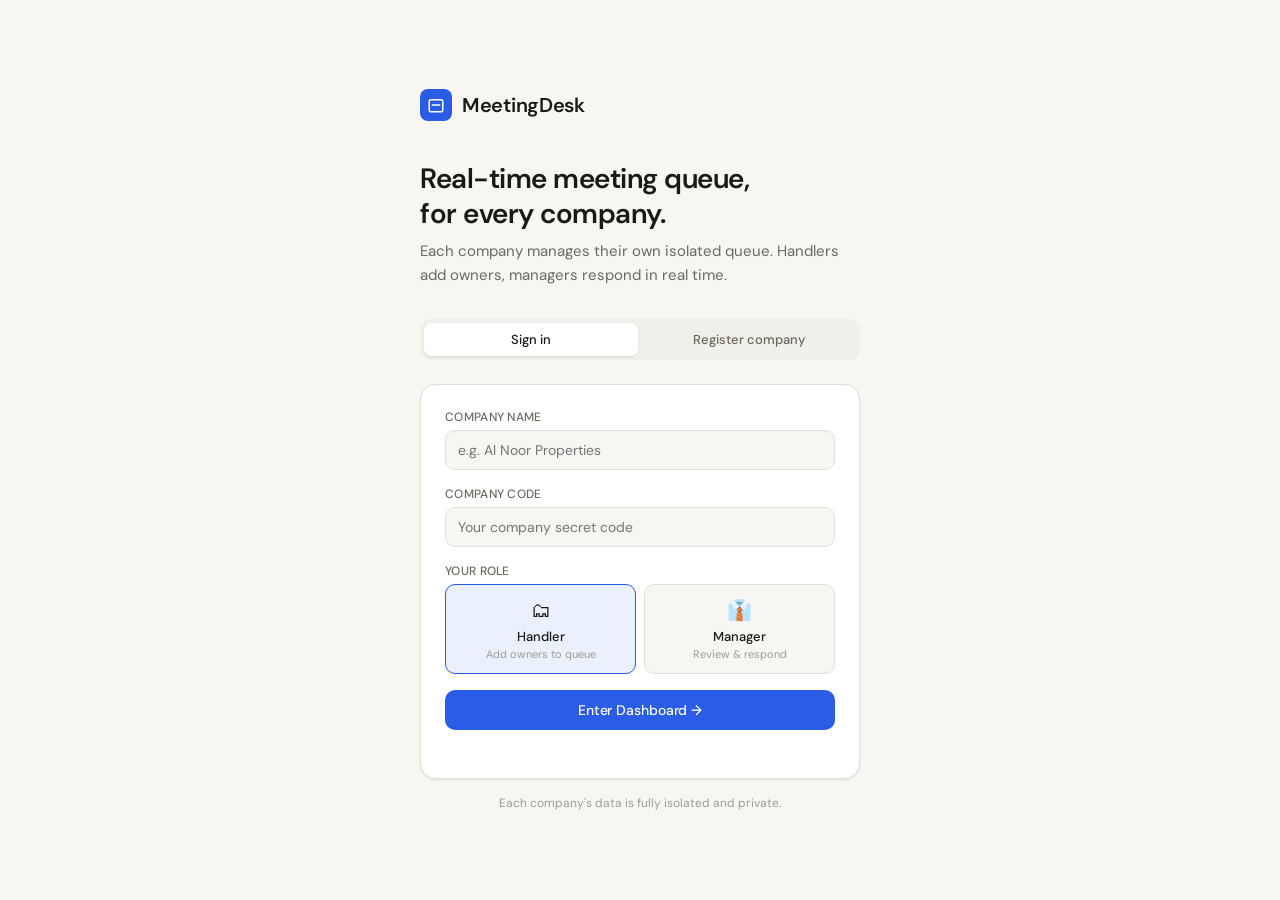
==== index.html @ ece17936 "Initial commit" ====
<!DOCTYPE html>
<html lang="en">
<head>
<meta charset="UTF-8">
<meta name="viewport" content="width=device-width, initial-scale=1.0">
<title>MeetingDesk — Real-time Meeting Queue</title>
<link href="https://fonts.googleapis.com/css2?family=DM+Sans:wght@300;400;500;600&family=DM+Mono:wght@400;500&display=swap" rel="stylesheet">
<style>
  :root {
    --bg: #F7F6F2;
    --surface: #FFFFFF;
    --surface2: #F0EFE9;
    --border: #E2E0D8;
    --border2: #CCCAB8;
    --text: #1A1916;
    --text2: #6B6860;
    --text3: #9E9C94;
    --blue: #2B5CE6;
    --blue-light: #EBF0FD;
    --blue-dark: #1A3FA3;
    --green: #1A7A4A;
    --green-light: #E8F5EE;
    --green-mid: #A8D9BC;
    --amber: #B85C00;
    --amber-light: #FEF3E2;
    --amber-mid: #F5C97A;
    --red: #C42B2B;
    --red-light: #FDECEC;
    --red-mid: #F0A5A5;
    --radius: 10px;
    --radius-lg: 16px;
    --shadow: 0 1px 3px rgba(0,0,0,0.06), 0 1px 2px rgba(0,0,0,0.04);
    --shadow-lg: 0 4px 16px rgba(0,0,0,0.08), 0 1px 4px rgba(0,0,0,0.04);
  }
  * { box-sizing: border-box; margin: 0; padding: 0; }
  body { font-family: 'DM Sans', sans-serif; background: var(--bg); color: var(--text); min-height: 100vh; }
  input, button, select { font-family: 'DM Sans', sans-serif; }

  /* ---- SCREENS ---- */
  .screen { display: none; min-height: 100vh; }
  .screen.active { display: flex; flex-direction: column; }

  /* ---- LANDING ---- */
  #landing { align-items: center; justify-content: center; padding: 2rem; }
  .landing-wrap { width: 100%; max-width: 440px; }
  .brand { display: flex; align-items: center; gap: 10px; margin-bottom: 2.5rem; }
  .brand-dot { width: 32px; height: 32px; border-radius: 8px; background: var(--blue); display: flex; align-items: center; justify-content: center; }
  .brand-dot svg { width: 18px; height: 18px; fill: white; }
  .brand-name { font-size: 20px; font-weight: 600; letter-spacing: -0.3px; }
  .landing-title { font-size: 28px; font-weight: 600; letter-spacing: -0.5px; line-height: 1.25; margin-bottom: 0.5rem; }
  .landing-sub { font-size: 15px; color: var(--text2); margin-bottom: 2rem; line-height: 1.6; }
  .tab-row { display: flex; background: var(--surface2); border-radius: var(--radius); padding: 4px; margin-bottom: 1.5rem; gap: 4px; }
  .tab-btn { flex: 1; padding: 8px; font-size: 13px; font-weight: 500; border: none; border-radius: 7px; cursor: pointer; background: transparent; color: var(--text2); transition: all 0.15s; }
  .tab-btn.active { background: var(--surface); color: var(--text); box-shadow: var(--shadow); }
  .card { background: var(--surface); border: 1px solid var(--border); border-radius: var(--radius-lg); padding: 1.5rem; box-shadow: var(--shadow); }
  .form-group { margin-bottom: 1rem; }
  .form-label { font-size: 12px; font-weight: 500; color: var(--text2); margin-bottom: 5px; display: block; letter-spacing: 0.3px; text-transform: uppercase; }
  .form-input { width: 100%; padding: 10px 12px; border: 1px solid var(--border); border-radius: var(--radius); font-size: 14px; background: var(--bg); color: var(--text); outline: none; transition: border-color 0.15s; }
  .form-input:focus { border-color: var(--blue); background: white; }
  .form-input.error { border-color: var(--red); }
  .form-hint { font-size: 12px; color: var(--text3); margin-top: 5px; }
  .role-grid { display: grid; grid-template-columns: 1fr 1fr; gap: 8px; margin-bottom: 1rem; }
  .role-card { border: 1.5px solid var(--border); border-radius: var(--radius); padding: 12px; cursor: pointer; transition: all 0.15s; text-align: center; background: var(--bg); }
  .role-card:hover { border-color: var(--border2); }
  .role-card.active { border-color: var(--blue); background: var(--blue-light); }
  .role-icon { font-size: 20px; margin-bottom: 5px; }
  .role-name { font-size: 13px; font-weight: 500; }
  .role-desc { font-size: 11px; color: var(--text3); margin-top: 2px; }
  .btn-primary { width: 100%; padding: 11px; background: var(--blue); color: white; border: none; border-radius: var(--radius); font-size: 14px; font-weight: 500; cursor: pointer; transition: background 0.15s; letter-spacing: -0.1px; }
  .btn-primary:hover { background: var(--blue-dark); }
  .divider { text-align: center; color: var(--text3); font-size: 12px; margin: 1.25rem 0; position: relative; }
  .divider::before, .divider::after { content:''; position:absolute; top:50%; width:42%; height:1px; background:var(--border); }
  .divider::before { left:0; } .divider::after { right:0; }
  .err-msg { font-size: 12px; color: var(--red); margin-top: 8px; text-align: center; min-height: 16px; }

  /* ---- TOPBAR ---- */
  .topbar { background: var(--surface); border-bottom: 1px solid var(--border); padding: 0 1.25rem; height: 54px; display: flex; align-items: center; justify-content: space-between; flex-shrink: 0; }
  .topbar-left { display: flex; align-items: center; gap: 10px; }
  .topbar-brand { font-size: 15px; font-weight: 600; letter-spacing: -0.3px; }
  .live-badge { display: flex; align-items: center; gap: 5px; font-size: 11px; color: var(--green); font-weight: 500; background: var(--green-light); padding: 3px 8px; border-radius: 20px; }
  .live-dot { width: 6px; height: 6px; border-radius: 50%; background: var(--green); animation: pulse 1.5s infinite; }
  @keyframes pulse { 0%,100%{opacity:1}50%{opacity:0.3} }
  .topbar-right { display: flex; align-items: center; gap: 10px; }
  .company-pill { font-size: 12px; font-weight: 500; color: var(--blue); background: var(--blue-light); padding: 4px 10px; border-radius: 20px; }
  .role-pill { font-size: 12px; font-weight: 500; padding: 4px 10px; border-radius: 20px; }
  .role-pill.handler { background: #F3F0FF; color: #5B3FD4; }
  .role-pill.manager { background: var(--green-light); color: var(--green); }
  .btn-logout { font-size: 13px; color: var(--text2); cursor: pointer; border: 1px solid var(--border); border-radius: var(--radius); padding: 5px 12px; background: none; transition: all 0.15s; }
  .btn-logout:hover { background: var(--surface2); }

  /* ---- DASHBOARD CONTENT ---- */
  .dash-content { flex: 1; padding: 1.5rem; max-width: 800px; margin: 0 auto; width: 100%; display: flex; flex-direction: column; gap: 1rem; }

  /* ---- ADD FORM ---- */
  .add-form-card { background: var(--surface); border: 1px solid var(--border); border-radius: var(--radius-lg); padding: 1.25rem; box-shadow: var(--shadow); }
  .card-title { font-size: 13px; font-weight: 600; color: var(--text2); text-transform: uppercase; letter-spacing: 0.5px; margin-bottom: 1rem; }
  .add-row { display: grid; grid-template-columns: 1fr 1fr auto; gap: 10px; align-items: end; }
  .inline-field { display: flex; flex-direction: column; gap: 4px; }
  .inline-label { font-size: 11px; font-weight: 500; color: var(--text3); text-transform: uppercase; letter-spacing: 0.3px; }
  .inline-input { padding: 9px 11px; border: 1px solid var(--border); border-radius: var(--radius); font-size: 13px; background: var(--bg); color: var(--text); outline: none; transition: border-color 0.15s; }
  .inline-input:focus { border-color: var(--blue); background: white; }
  .inline-input.error { border-color: var(--red); animation: shake 0.3s; }
  @keyframes shake { 0%,100%{transform:translateX(0)} 25%{transform:translateX(-4px)} 75%{transform:translateX(4px)} }
  .btn-add { padding: 9px 18px; background: var(--blue); color: white; border: none; border-radius: var(--radius); font-size: 13px; font-weight: 500; cursor: pointer; white-space: nowrap; transition: background 0.15s; height: 38px; }
  .btn-add:hover { background: var(--blue-dark); }

  /* ---- QUEUE ---- */
  .queue-card { background: var(--surface); border: 1px solid var(--border); border-radius: var(--radius-lg); padding: 1.25rem; box-shadow: var(--shadow); flex: 1; }
  .queue-header { display: flex; align-items: center; justify-content: space-between; margin-bottom: 1rem; }
  .queue-title { font-size: 15px; font-weight: 600; letter-spacing: -0.2px; }
  .count-badge { font-size: 11px; font-weight: 600; background: var(--surface2); color: var(--text2); border: 1px solid var(--border); border-radius: 20px; padding: 2px 9px; }
  .queue-list { display: flex; flex-direction: column; gap: 8px; }
  .empty { text-align: center; padding: 3rem 1rem; color: var(--text3); font-size: 14px; }
  .empty-icon { font-size: 32px; margin-bottom: 0.5rem; opacity: 0.4; }

  /* ---- OWNER CARD ---- */
  .owner-card { border-radius: var(--radius); padding: 12px 14px; border: 1px solid var(--border); display: flex; align-items: center; gap: 12px; transition: background 0.35s ease, border-color 0.35s ease; animation: slideIn 0.25s ease; }
  @keyframes slideIn { from{opacity:0;transform:translateY(-6px)} to{opacity:1;transform:translateY(0)} }
  .owner-card.pending { background: var(--surface2); border-color: var(--border); }
  .owner-card.accepted { background: var(--green-light); border-color: var(--green-mid); }
  .owner-card.waiting { background: var(--amber-light); border-color: var(--amber-mid); }
  .owner-card.cancelled { background: var(--red-light); border-color: var(--red-mid); }
  .avatar { width: 38px; height: 38px; border-radius: 50%; display: flex; align-items: center; justify-content: center; font-size: 12px; font-weight: 600; flex-shrink: 0; font-family: 'DM Mono', monospace; }
  .owner-info { flex: 1; min-width: 0; }
  .owner-name { font-size: 14px; font-weight: 500; color: var(--text); white-space: nowrap; overflow: hidden; text-overflow: ellipsis; }
  .owner-job { font-size: 12px; color: var(--text2); margin-top: 1px; white-space: nowrap; overflow: hidden; text-overflow: ellipsis; }
  .owner-time { font-size: 10px; color: var(--text3); font-family: 'DM Mono', monospace; }
  .status-tag { font-size: 11px; font-weight: 600; padding: 3px 9px; border-radius: 20px; white-space: nowrap; letter-spacing: 0.2px; }
  .status-tag.pending { background: var(--surface); color: var(--text2); border: 1px solid var(--border); }
  .status-tag.accepted { background: var(--green-light); color: var(--green); border: 1px solid var(--green-mid); }
  .status-tag.waiting { background: var(--amber-light); color: var(--amber); border: 1px solid var(--amber-mid); }
  .status-tag.cancelled { background: var(--red-light); color: var(--red); border: 1px solid var(--red-mid); }
  .action-group { display: flex; gap: 5px; flex-shrink: 0; }
  .act-btn { padding: 5px 10px; border-radius: 7px; font-size: 11px; font-weight: 600; cursor: pointer; border: 1px solid; transition: all 0.12s; letter-spacing: 0.2px; }
  .act-btn.acc { border-color: var(--green-mid); color: var(--green); background: var(--green-light); }
  .act-btn.acc:hover { background: var(--green-mid); }
  .act-btn.wai { border-color: var(--amber-mid); color: var(--amber); background: var(--amber-light); }
  .act-btn.wai:hover { background: var(--amber-mid); }
  .act-btn.can { border-color: var(--red-mid); color: var(--red); background: var(--red-light); }
  .act-btn.can:hover { background: var(--red-mid); }

  /* ---- NOTIFICATION TOAST ---- */
  .toast { position: fixed; bottom: 1.5rem; right: 1.5rem; background: var(--text); color: white; padding: 10px 16px; border-radius: var(--radius); font-size: 13px; font-weight: 500; box-shadow: var(--shadow-lg); z-index: 999; opacity: 0; transform: translateY(8px); transition: all 0.25s; pointer-events: none; }
  .toast.show { opacity: 1; transform: translateY(0); }

  /* ---- REGISTER TAB PANEL ---- */
  .tab-panel { display: none; }
  .tab-panel.active { display: block; }

  @media (max-width: 520px) {
    .add-row { grid-template-columns: 1fr; }
    .topbar-right .company-pill { display: none; }
    .action-group { flex-direction: column; }
  }
</style>
</head>
<body>

<!-- LANDING SCREEN -->
<div class="screen active" id="landing">
  <div style="flex:1; display:flex; align-items:center; justify-content:center; padding:2rem;">
    <div class="landing-wrap">
      <div class="brand">
        <div class="brand-dot">
          <svg viewBox="0 0 24 24"><path d="M17 11H7a1 1 0 000 2h10a1 1 0 000-2zm2-7H5a3 3 0 00-3 3v12a3 3 0 003 3h14a3 3 0 003-3V7a3 3 0 00-3-3zm1 15a1 1 0 01-1 1H5a1 1 0 01-1-1V7a1 1 0 011-1h14a1 1 0 011 1z"/></svg>
        </div>
        <span class="brand-name">MeetingDesk</span>
      </div>
      <h1 class="landing-title">Real-time meeting queue,<br>for every company.</h1>
      <p class="landing-sub">Each company manages their own isolated queue. Handlers add owners, managers respond in real time.</p>

      <div class="tab-row">
        <button class="tab-btn active" onclick="switchTab('login')">Sign in</button>
        <button class="tab-btn" onclick="switchTab('register')">Register company</button>
      </div>

      <div class="card">
        <!-- LOGIN PANEL -->
        <div class="tab-panel active" id="panel-login">
          <div class="form-group">
            <label class="form-label">Company name</label>
            <input class="form-input" id="login-company" type="text" placeholder="e.g. Al Noor Properties">
          </div>
          <div class="form-group">
            <label class="form-label">Company code</label>
            <input class="form-input" id="login-code" type="password" placeholder="Your company secret code">
          </div>
          <div class="form-group">
            <label class="form-label">Your role</label>
            <div class="role-grid">
              <div class="role-card active" id="role-handler" onclick="selectRole('handler')">
                <div class="role-icon">🗂</div>
                <div class="role-name">Handler</div>
                <div class="role-desc">Add owners to queue</div>
              </div>
              <div class="role-card" id="role-manager" onclick="selectRole('manager')">
                <div class="role-icon">👔</div>
                <div class="role-name">Manager</div>
                <div class="role-desc">Review &amp; respond</div>
              </div>
            </div>
          </div>
          <button class="btn-primary" onclick="doLogin()">Enter Dashboard →</button>
          <div class="err-msg" id="login-err"></div>
        </div>

        <!-- REGISTER PANEL -->
        <div class="tab-panel" id="panel-register">
          <div class="form-group">
            <label class="form-label">Company name</label>
            <input class="form-input" id="reg-company" type="text" placeholder="e.g. Al Noor Properties">
            <div class="form-hint">Must be unique — this is your company identifier.</div>
          </div>
          <div class="form-group">
            <label class="form-label">Choose a company code</label>
            <input class="form-input" id="reg-code" type="password" placeholder="Secret code shared with your staff">
            <div class="form-hint">Share this code only with your handler and manager.</div>
          </div>
          <div class="form-group">
            <label class="form-label">Confirm code</label>
            <input class="form-input" id="reg-code2" type="password" placeholder="Repeat the code">
          </div>
          <button class="btn-primary" onclick="doRegister()">Create Company Account →</button>
          <div class="err-msg" id="reg-err"></div>
        </div>
      </div>

      <p style="text-align:center; font-size:12px; color:var(--text3); margin-top:1rem;">Each company's data is fully isolated and private.</p>
    </div>
  </div>
</div>

<!-- HANDLER DASHBOARD -->
<div class="screen" id="handler-screen">
  <div class="topbar">
    <div class="topbar-left">
      <span class="topbar-brand">MeetingDesk</span>
      <span class="live-badge"><span class="live-dot"></span>Live</span>
    </div>
    <div class="topbar-right">
      <span class="company-pill" id="h-company-name"></span>
      <span class="role-pill handler">Handler</span>
      <button class="btn-logout" onclick="logout()">Logout</button>
    </div>
  </div>
  <div class="dash-content">
    <div class="add-form-card">
      <div class="card-title">Add owner to queue</div>
      <div class="add-row">
        <div class="inline-field">
          <span class="inline-label">Owner name</span>
          <input class="inline-input" id="h-name" type="text" placeholder="e.g. Sara Ahmed">
        </div>
        <div class="inline-field">
          <span class="inline-label">Job / unit</span>
          <input class="inline-input" id="h-job" type="text" placeholder="e.g. Property Owner — Block A">
        </div>
        <button class="btn-add" onclick="addOwner()">+ Add</button>
      </div>
    </div>
    <div class="queue-card">
      <div class="queue-header">
        <span class="queue-title">Queue status</span>
        <span class="count-badge" id="h-count">0</span>
      </div>
      <div class="queue-list" id="h-queue"></div>
    </div>
  </div>
</div>

<!-- MANAGER DASHBOARD -->
<div class="screen" id="manager-screen">
  <div class="topbar">
    <div class="topbar-left">
      <span class="topbar-brand">MeetingDesk</span>
      <span class="live-badge"><span class="live-dot"></span>Live</span>
    </div>
    <div class="topbar-right">
      <span class="company-pill" id="m-company-name"></span>
      <span class="role-pill manager">Manager</span>
      <button class="btn-logout" onclick="logout()">Logout</button>
    </div>
  </div>
  <div class="dash-content">
    <div class="queue-card">
      <div class="queue-header">
        <span class="queue-title">Owners awaiting meeting</span>
        <span class="count-badge" id="m-count">0</span>
      </div>
      <div class="queue-list" id="m-queue"></div>
    </div>
  </div>
</div>

<!-- TOAST -->
<div class="toast" id="toast"></div>

<script>
// ===================== STATE =====================
const DB_KEY = 'meetingdesk_tenants';
const OWNERS_KEY = 'meetingdesk_owners';
let session = null; // { tenantId, companyName, role }
const AVATAR_PALETTES = [
  ['#EBF0FD','#1A3FA3'],['#E8F5EE','#1A7A4A'],['#FEF3E2','#B85C00'],
  ['#F3F0FF','#5B3FD4'],['#FDEEF5','#A0346B'],['#E8F5FF','#1A5FA3']
];

// ===================== STORAGE HELPERS =====================
function getTenants() { return JSON.parse(localStorage.getItem(DB_KEY) || '[]'); }
function saveTenants(t) { localStorage.setItem(DB_KEY, JSON.stringify(t)); }
function getOwners() { return JSON.parse(localStorage.getItem(OWNERS_KEY) || '[]'); }
function saveOwners(o) { localStorage.setItem(OWNERS_KEY, JSON.stringify(o)); }

function tenantOwners() {
  return getOwners().filter(o => o.tenantId === session.tenantId);
}

// ===================== REAL-TIME SYNC (BroadcastChannel) =====================
const channel = new BroadcastChannel('meetingdesk_sync');
channel.onmessage = (e) => {
  if (!session) return;
  if (e.data.tenantId !== session.tenantId) return; // strict isolation
  renderQueues();
  if (e.data.type === 'status' && session.role === 'handler') {
    const map = { accepted: '✅ Accepted', waiting: '⏳ Waiting', cancelled: '❌ Cancelled' };
    showToast(`Manager updated: ${e.data.name} → ${map[e.data.status] || e.data.status}`);
  }
  if (e.data.type === 'add' && session.role === 'manager') {
    showToast(`New owner added: ${e.data.name}`);
  }
};

function broadcast(data) {
  channel.postMessage({ ...data, tenantId: session.tenantId });
}

// ===================== UI HELPERS =====================
function showScreen(id) {
  document.querySelectorAll('.screen').forEach(s => s.classList.remove('active'));
  document.getElementById(id).classList.add('active');
}

function switchTab(tab) {
  document.querySelectorAll('.tab-btn').forEach((b,i) => b.classList.toggle('active', (i===0&&tab==='login')||(i===1&&tab==='register')));
  document.getElementById('panel-login').classList.toggle('active', tab==='login');
  document.getElementById('panel-register').classList.toggle('active', tab==='register');
}

function selectRole(role) {
  document.getElementById('role-handler').classList.toggle('active', role==='handler');
  document.getElementById('role-manager').classList.toggle('active', role==='manager');
}

function showToast(msg) {
  const t = document.getElementById('toast');
  t.textContent = msg;
  t.classList.add('show');
  setTimeout(() => t.classList.remove('show'), 3000);
}

function getSelectedRole() {
  return document.getElementById('role-handler').classList.contains('active') ? 'handler' : 'manager';
}

function initials(name) {
  return name.trim().split(' ').map(w=>w[0]||'').join('').toUpperCase().slice(0,2) || '??';
}

function timeAgo(ts) {
  const diff = Math.floor((Date.now() - ts) / 1000);
  if (diff < 60) return 'just now';
  if (diff < 3600) return `${Math.floor(diff/60)}m ago`;
  return `${Math.floor(diff/3600)}h ago`;
}

// ===================== AUTH =====================
function hashCode(str) {
  let h = 0;
  for (let i = 0; i < str.length; i++) h = (Math.imul(31, h) + str.charCodeAt(i)) | 0;
  return h.toString(16);
}

function doRegister() {
  const company = document.getElementById('reg-company').value.trim();
  const code = document.getElementById('reg-code').value;
  const code2 = document.getElementById('reg-code2').value;
  const err = document.getElementById('reg-err');
  err.textContent = '';

  if (!company) { err.textContent = 'Company name is required.'; return; }
  if (code.length < 4) { err.textContent = 'Code must be at least 4 characters.'; return; }
  if (code !== code2) { err.textContent = 'Codes do not match.'; return; }

  const tenants = getTenants();
  if (tenants.find(t => t.name.toLowerCase() === company.toLowerCase())) {
    err.textContent = 'A company with this name already exists.'; return;
  }

  const tenant = { id: crypto.randomUUID(), name: company, codeHash: hashCode(code) };
  tenants.push(tenant);
  saveTenants(tenants);

  showToast('Company registered! You can now sign in.');
  switchTab('login');
  document.getElementById('login-company').value = company;
}

function doLogin() {
  const company = document.getElementById('login-company').value.trim();
  const code = document.getElementById('login-code').value;
  const role = getSelectedRole();
  const err = document.getElementById('login-err');
  err.textContent = '';

  if (!company || !code) { err.textContent = 'Please fill in all fields.'; return; }

  const tenants = getTenants();
  const tenant = tenants.find(t => t.name.toLowerCase() === company.toLowerCase());
  if (!tenant || tenant.codeHash !== hashCode(code)) {
    err.textContent = 'Company not found or incorrect code.'; return;
  }

  session = { tenantId: tenant.id, companyName: tenant.name, role };
  sessionStorage.setItem('mds_session', JSON.stringify(session));

  enterDashboard();
}

function logout() {
  session = null;
  sessionStorage.removeItem('mds_session');
  showScreen('landing');
}

function enterDashboard() {
  if (session.role === 'handler') {
    document.getElementById('h-company-name').textContent = session.companyName;
    showScreen('handler-screen');
  } else {
    document.getElementById('m-company-name').textContent = session.companyName;
    showScreen('manager-screen');
  }
  renderQueues();
}

// ===================== QUEUE =====================
function addOwner() {
  const nameEl = document.getElementById('h-name');
  const jobEl = document.getElementById('h-job');
  const name = nameEl.value.trim();
  const job = jobEl.value.trim();

  if (!name || !job) {
    if (!name) nameEl.classList.add('error');
    if (!job) jobEl.classList.add('error');
    setTimeout(() => { nameEl.classList.remove('error'); jobEl.classList.remove('error'); }, 800);
    return;
  }

  const owners = getOwners();
  const owner = { id: crypto.randomUUID(), tenantId: session.tenantId, name, job, status: 'pending', createdAt: Date.now() };
  owners.push(owner);
  saveOwners(owners);

  nameEl.value = ''; jobEl.value = '';
  renderQueues();
  broadcast({ type: 'add', name });
  showToast(`${name} added to queue.`);
}

function setStatus(id, status, name) {
  const owners = getOwners();
  const o = owners.find(x => x.id === id);
  if (o) o.status = status;
  saveOwners(owners);
  renderQueues();
  broadcast({ type: 'status', id, status, name });
}

function avatarStyle(idx) {
  const [bg, color] = AVATAR_PALETTES[idx % AVATAR_PALETTES.length];
  return `background:${bg}; color:${color};`;
}

function ownerCardHTML(o, idx, showActions) {
  const ini = initials(o.name);
  const ago = timeAgo(o.createdAt);
  const statusLabels = { pending: 'Pending', accepted: 'Accepted', waiting: 'Waiting', cancelled: 'Cancelled' };
  return `
    <div class="owner-card ${o.status}">
      <div class="avatar" style="${avatarStyle(idx)}">${ini}</div>
      <div class="owner-info">
        <div class="owner-name">${o.name}</div>
        <div class="owner-job">${o.job}</div>
        <div class="owner-time">${ago}</div>
      </div>
      <span class="status-tag ${o.status}">${statusLabels[o.status]}</span>
      ${showActions ? `
      <div class="action-group">
        <button class="act-btn acc" onclick="setStatus('${o.id}','accepted','${o.name.replace(/'/g,"\\'")}')">Accept</button>
        <button class="act-btn wai" onclick="setStatus('${o.id}','waiting','${o.name.replace(/'/g,"\\'")}')">Wait</button>
        <button class="act-btn can" onclick="setStatus('${o.id}','cancelled','${o.name.replace(/'/g,"\\'")}')">Cancel</button>
      </div>` : ''}
    </div>
  `;
}

function renderQueue(containerId, countId, showActions) {
  const el = document.getElementById(containerId);
  const cnt = document.getElementById(countId);
  if (!el) return;
  const owners = tenantOwners();
  cnt.textContent = owners.length;
  if (owners.length === 0) {
    el.innerHTML = `<div class="empty"><div class="empty-icon">📋</div>No owners in queue yet.</div>`;
    return;
  }
  el.innerHTML = owners.map((o, i) => ownerCardHTML(o, i, showActions)).join('');
}

function renderQueues() {
  if (!session) return;
  renderQueue('h-queue', 'h-count', false);
  renderQueue('m-queue', 'm-count', true);
}

// ===================== INIT =====================
// Restore session on reload
const saved = sessionStorage.getItem('mds_session');
if (saved) {
  session = JSON.parse(saved);
  enterDashboard();
}

// Enter key support
document.addEventListener('keydown', e => {
  if (e.key === 'Enter') {
    if (document.getElementById('panel-login').classList.contains('active')) doLogin();
    else if (document.getElementById('panel-register').classList.contains('active')) doRegister();
  }
  if (e.key === 'Enter' && session?.role === 'handler') addOwner();
});

// Auto-refresh time labels
setInterval(() => { if (session) renderQueues(); }, 30000);

// Listen for localStorage changes from other tabs (fallback for older browsers)
window.addEventListener('storage', e => {
  if (e.key === OWNERS_KEY && session) renderQueues();
});
</script>
</body>
</html>
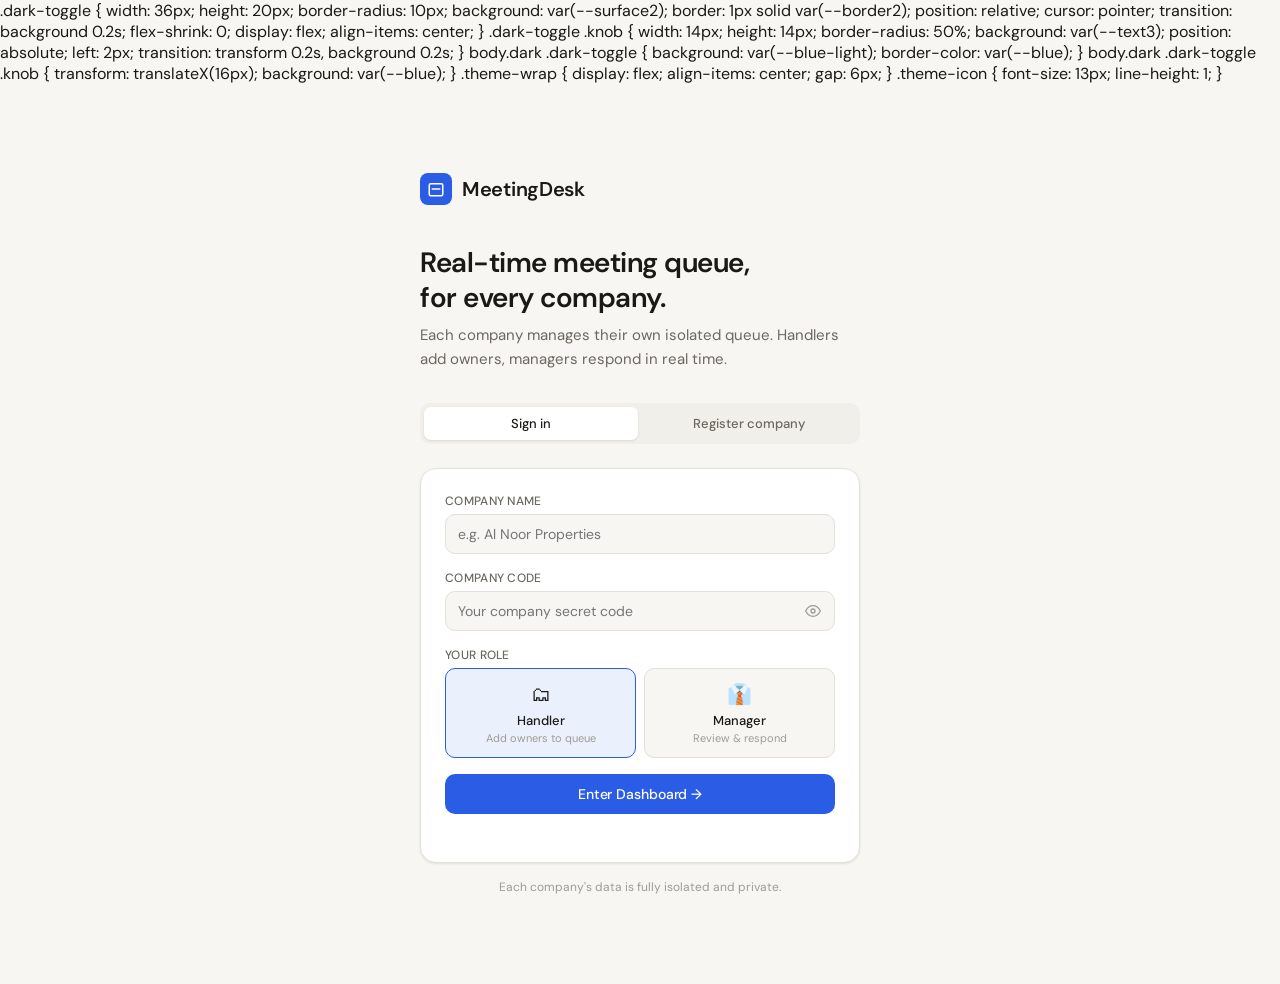
==== commit d21c0bcd: "new features" ====
--- a/index.html
+++ b/index.html
@@ -114,17 +114,18 @@
   .empty-icon { font-size: 32px; margin-bottom: 0.5rem; opacity: 0.4; }
 
   /* ---- OWNER CARD ---- */
-  .owner-card { border-radius: var(--radius); padding: 12px 14px; border: 1px solid var(--border); display: flex; align-items: center; gap: 12px; transition: background 0.35s ease, border-color 0.35s ease; animation: slideIn 0.25s ease; }
+  .client-card { border-radius: var(--radius); padding: 12px 14px; border: 1px solid var(--border); display: flex; align-items: center; gap: 12px; transition: background 0.35s ease, border-color 0.35s ease; animation: slideIn 0.25s ease; }
   @keyframes slideIn { from{opacity:0;transform:translateY(-6px)} to{opacity:1;transform:translateY(0)} }
-  .owner-card.pending { background: var(--surface2); border-color: var(--border); }
-  .owner-card.accepted { background: var(--green-light); border-color: var(--green-mid); }
-  .owner-card.waiting { background: var(--amber-light); border-color: var(--amber-mid); }
-  .owner-card.cancelled { background: var(--red-light); border-color: var(--red-mid); }
+  .client-card.pending { background: var(--surface2); border-color: var(--border); }
+  .client-card.accepted { background: var(--green-light); border-color: var(--green-mid); }
+  .client-card.waiting { background: var(--amber-light); border-color: var(--amber-mid); }
+  .client-card.cancelled { background: var(--red-light); border-color: var(--red-mid); }
   .avatar { width: 38px; height: 38px; border-radius: 50%; display: flex; align-items: center; justify-content: center; font-size: 12px; font-weight: 600; flex-shrink: 0; font-family: 'DM Mono', monospace; }
-  .owner-info { flex: 1; min-width: 0; }
-  .owner-name { font-size: 14px; font-weight: 500; color: var(--text); white-space: nowrap; overflow: hidden; text-overflow: ellipsis; }
-  .owner-job { font-size: 12px; color: var(--text2); margin-top: 1px; white-space: nowrap; overflow: hidden; text-overflow: ellipsis; }
-  .owner-time { font-size: 10px; color: var(--text3); font-family: 'DM Mono', monospace; }
+  .client-info { flex: 1; min-width: 0; }
+  .client-name { font-size: 14px; font-weight: 500; color: var(--text); white-space: nowrap; overflow: hidden; text-overflow: ellipsis; }
+  .client-job { font-size: 12px; color: var(--text2); margin-top: 1px; white-space: nowrap; overflow: hidden; text-overflow: ellipsis; }
+  .client-time { display: inline-flex; align-items: center; gap: 4px; margin-top: 4px; font-size: 11px; font-weight: 500; color: var(--text2); font-family: 'DM Mono', monospace; background: var(--surface); border: 1px solid var(--border); border-radius: 20px; padding: 1px 7px; width: fit-content; }
+  .client-time svg { width: 10px; height: 10px; flex-shrink: 0; }
   .status-tag { font-size: 11px; font-weight: 600; padding: 3px 9px; border-radius: 20px; white-space: nowrap; letter-spacing: 0.2px; }
   .status-tag.pending { background: var(--surface); color: var(--text2); border: 1px solid var(--border); }
   .status-tag.accepted { background: var(--green-light); color: var(--green); border: 1px solid var(--green-mid); }
@@ -138,6 +139,11 @@
   .act-btn.wai:hover { background: var(--amber-mid); }
   .act-btn.can { border-color: var(--red-mid); color: var(--red); background: var(--red-light); }
   .act-btn.can:hover { background: var(--red-mid); }
+  .act-btn.rem { border-color: var(--border2); color: var(--text2); background: var(--surface); margin-left: 4px; }
+  .act-btn.rem:hover { background: var(--red-light); border-color: var(--red-mid); color: var(--red); }
+  .act-btn.rem svg { width: 13px; height: 13px; vertical-align: middle; pointer-events: none; }
+  @keyframes slideOut { from{opacity:1;transform:translateX(0);max-height:80px} to{opacity:0;transform:translateX(12px);max-height:0;padding:0;margin:0} }
+  .client-card.removing { animation: slideOut 0.25s ease forwards; overflow: hidden; }
 
   /* ---- NOTIFICATION TOAST ---- */
   .toast { position: fixed; bottom: 1.5rem; right: 1.5rem; background: var(--text); color: white; padding: 10px 16px; border-radius: var(--radius); font-size: 13px; font-weight: 500; box-shadow: var(--shadow-lg); z-index: 999; opacity: 0; transform: translateY(8px); transition: all 0.25s; pointer-events: none; }
@@ -152,6 +158,65 @@
     .topbar-right .company-pill { display: none; }
     .action-group { flex-direction: column; }
   }
+
+  /* ---- DARK MODE ---- */
+  body.dark {
+    --bg: #111110;
+    --surface: #1C1C1A;
+    --surface2: #242422;
+    --border: #2E2E2B;
+    --border2: #3D3D38;
+    --text: #F0EFE9;
+    --text2: #9E9C94;
+    --text3: #6B6860;
+    --blue: #4D7BFF;
+    --blue-light: #1A2340;
+    --blue-dark: #6B93FF;
+    --green: #3DBE74;
+    --green-light: #0F2A1C;
+    --green-mid: #1A5C38;
+    --amber: #F0A030;
+    --amber-light: #2A1E08;
+    --amber-mid: #5C3C0A;
+    --red: #F06060;
+    --red-light: #2A0F0F;
+    --red-mid: #5C1A1A;
+    --shadow: 0 1px 3px rgba(0,0,0,0.3), 0 1px 2px rgba(0,0,0,0.2);
+    --shadow-lg: 0 4px 16px rgba(0,0,0,0.4), 0 1px 4px rgba(0,0,0,0.2);
+  }
+  body.dark .form-input,
+  body.dark .inline-input { background: var(--surface2); color: var(--text); border-color: var(--border); }
+  body.dark .form-input:focus,
+  body.dark .inline-input:focus { background: var(--surface); border-color: var(--blue); }
+  body.dark .role-card { background: var(--surface2); }
+  body.dark .role-card.active { background: var(--blue-light); }
+  body.dark .tab-btn.active { background: var(--surface); color: var(--text); }
+  body.dark .client-time { background: var(--surface2); }
+  body.dark .act-btn.rem { background: var(--surface2); }
+  body.dark .toast { background: var(--surface); color: var(--text); border: 1px solid var(--border2); }
+
+  /* ---- PASSWORD FIELD ---- */
+  .pass-wrap { position: relative; }
+  .pass-wrap .form-input { padding-right: 40px; }
+  .eye-btn { position: absolute; right: 10px; top: 50%; transform: translateY(-50%); background: none; border: none; cursor: pointer; color: var(--text3); padding: 4px; display: flex; align-items: center; transition: color 0.15s; }
+  .eye-btn:hover { color: var(--text2); }
+  .eye-btn svg { width: 16px; height: 16px; }
+</style>
+  .dark-toggle {
+    width: 36px; height: 20px; border-radius: 10px;
+    background: var(--surface2); border: 1px solid var(--border2);
+    position: relative; cursor: pointer; transition: background 0.2s;
+    flex-shrink: 0; display: flex; align-items: center;
+  }
+  .dark-toggle .knob {
+    width: 14px; height: 14px; border-radius: 50%;
+    background: var(--text3); position: absolute; left: 2px;
+    transition: transform 0.2s, background 0.2s;
+  }
+  body.dark .dark-toggle { background: var(--blue-light); border-color: var(--blue); }
+  body.dark .dark-toggle .knob { transform: translateX(16px); background: var(--blue); }
+  .theme-wrap { display: flex; align-items: center; gap: 6px; }
+  .theme-icon { font-size: 13px; line-height: 1; }
 </style>
 </head>
 <body>
@@ -183,7 +248,12 @@
           </div>
           <div class="form-group">
             <label class="form-label">Company code</label>
-            <input class="form-input" id="login-code" type="password" placeholder="Your company secret code">
+            <div class="pass-wrap">
+              <input class="form-input" id="login-code" type="password" placeholder="Your company secret code">
+              <button type="button" class="eye-btn" onclick="toggleEye('login-code',this)" tabindex="-1">
+                <svg viewBox="0 0 24 24" fill="none" stroke="currentColor" stroke-width="2" stroke-linecap="round" stroke-linejoin="round"><path d="M1 12s4-8 11-8 11 8 11 8-4 8-11 8-11-8-11-8z"/><circle cx="12" cy="12" r="3"/></svg>
+              </button>
+            </div>
           </div>
           <div class="form-group">
             <label class="form-label">Your role</label>
@@ -213,12 +283,22 @@
           </div>
           <div class="form-group">
             <label class="form-label">Choose a company code</label>
-            <input class="form-input" id="reg-code" type="password" placeholder="Secret code shared with your staff">
+            <div class="pass-wrap">
+              <input class="form-input" id="reg-code" type="password" placeholder="Secret code shared with your staff">
+              <button type="button" class="eye-btn" onclick="toggleEye('reg-code',this)" tabindex="-1">
+                <svg viewBox="0 0 24 24" fill="none" stroke="currentColor" stroke-width="2" stroke-linecap="round" stroke-linejoin="round"><path d="M1 12s4-8 11-8 11 8 11 8-4 8-11 8-11-8-11-8z"/><circle cx="12" cy="12" r="3"/></svg>
+              </button>
+            </div>
             <div class="form-hint">Share this code only with your handler and manager.</div>
           </div>
           <div class="form-group">
             <label class="form-label">Confirm code</label>
-            <input class="form-input" id="reg-code2" type="password" placeholder="Repeat the code">
+            <div class="pass-wrap">
+              <input class="form-input" id="reg-code2" type="password" placeholder="Repeat the code">
+              <button type="button" class="eye-btn" onclick="toggleEye('reg-code2',this)" tabindex="-1">
+                <svg viewBox="0 0 24 24" fill="none" stroke="currentColor" stroke-width="2" stroke-linecap="round" stroke-linejoin="round"><path d="M1 12s4-8 11-8 11 8 11 8-4 8-11 8-11-8-11-8z"/><circle cx="12" cy="12" r="3"/></svg>
+              </button>
+            </div>
           </div>
           <button class="btn-primary" onclick="doRegister()">Create Company Account →</button>
           <div class="err-msg" id="reg-err"></div>
@@ -238,24 +318,29 @@
       <span class="live-badge"><span class="live-dot"></span>Live</span>
     </div>
     <div class="topbar-right">
-      <span class="company-pill" id="h-company-name"></span>
+      <span class="company-pill"><span style="opacity:0.6;font-weight:400;">Company:</span> <span id="h-company-name"></span></span>
       <span class="role-pill handler">Handler</span>
+      <div class="theme-wrap" title="Toggle dark mode">
+        <span class="theme-icon">☀️</span>
+        <div class="dark-toggle" onclick="toggleDark()"><div class="knob"></div></div>
+        <span class="theme-icon">🌙</span>
+      </div>
       <button class="btn-logout" onclick="logout()">Logout</button>
     </div>
   </div>
   <div class="dash-content">
     <div class="add-form-card">
-      <div class="card-title">Add owner to queue</div>
+      <div class="card-title">Add client to queue</div>
       <div class="add-row">
         <div class="inline-field">
-          <span class="inline-label">Owner name</span>
-          <input class="inline-input" id="h-name" type="text" placeholder="e.g. Sara Ahmed">
+          <span class="inline-label">Client name</span>
+          <input class="inline-input" id="h-name" type="text" placeholder="e.g. Mohamed Fouad" autocomplete="off">
         </div>
         <div class="inline-field">
           <span class="inline-label">Job / unit</span>
-          <input class="inline-input" id="h-job" type="text" placeholder="e.g. Property Owner — Block A">
+          <input class="inline-input" id="h-job" type="text" placeholder="e.g. Property Client — Block A">
         </div>
-        <button class="btn-add" onclick="addOwner()">+ Add</button>
+        <button class="btn-add" onclick="addClient()">+ Add</button>
       </div>
     </div>
     <div class="queue-card">
@@ -276,15 +361,20 @@
       <span class="live-badge"><span class="live-dot"></span>Live</span>
     </div>
     <div class="topbar-right">
-      <span class="company-pill" id="m-company-name"></span>
+      <span class="company-pill"><span style="opacity:0.6;font-weight:400;">Company:</span> <span id="m-company-name"></span></span>
       <span class="role-pill manager">Manager</span>
+      <div class="theme-wrap" title="Toggle dark mode">
+        <span class="theme-icon">☀️</span>
+        <div class="dark-toggle" onclick="toggleDark()"><div class="knob"></div></div>
+        <span class="theme-icon">🌙</span>
+      </div>
       <button class="btn-logout" onclick="logout()">Logout</button>
     </div>
   </div>
   <div class="dash-content">
     <div class="queue-card">
       <div class="queue-header">
-        <span class="queue-title">Owners awaiting meeting</span>
+        <span class="queue-title">Awaiting Meeting List</span>
         <span class="count-badge" id="m-count">0</span>
       </div>
       <div class="queue-list" id="m-queue"></div>
@@ -305,13 +395,72 @@
   ['#F3F0FF','#5B3FD4'],['#FDEEF5','#A0346B'],['#E8F5FF','#1A5FA3']
 ];
 
+// ===================== PASSWORD EYE TOGGLE =====================
+function toggleEye(inputId, btn) {
+  const inp = document.getElementById(inputId);
+  const show = inp.type === 'password';
+  inp.type = show ? 'text' : 'password';
+  // Swap icon: open eye <-> eye-off
+  btn.innerHTML = show
+    ? `<svg viewBox="0 0 24 24" fill="none" stroke="currentColor" stroke-width="2" stroke-linecap="round" stroke-linejoin="round"><path d="M17.94 17.94A10.07 10.07 0 0112 20c-7 0-11-8-11-8a18.45 18.45 0 015.06-5.94"/><path d="M9.9 4.24A9.12 9.12 0 0112 4c7 0 11 8 11 8a18.5 18.5 0 01-2.16 3.19"/><line x1="1" y1="1" x2="23" y2="23"/></svg>`
+    : `<svg viewBox="0 0 24 24" fill="none" stroke="currentColor" stroke-width="2" stroke-linecap="round" stroke-linejoin="round"><path d="M1 12s4-8 11-8 11 8 11 8-4 8-11 8-11-8-11-8z"/><circle cx="12" cy="12" r="3"/></svg>`;
+}
+
+// ===================== DARK MODE =====================
+function applyDark(isDark) {
+  document.body.classList.toggle('dark', isDark);
+}
+function toggleDark() {
+  const isDark = !document.body.classList.contains('dark');
+  applyDark(isDark);
+  localStorage.setItem('mds_dark', isDark ? '1' : '0');
+}
+// Restore on load
+applyDark(localStorage.getItem('mds_dark') === '1');
+
+// ===================== SOUND NOTIFICATIONS =====================
+let audioCtx = null;
+function getAudioCtx() {
+  if (!audioCtx) audioCtx = new (window.AudioContext || window.webkitAudioContext)();
+  return audioCtx;
+}
+function playTone(freq, type, duration, gain) {
+  try {
+    const ctx = getAudioCtx();
+    const osc = ctx.createOscillator();
+    const vol = ctx.createGain();
+    osc.connect(vol);
+    vol.connect(ctx.destination);
+    osc.type = type;
+    osc.frequency.setValueAtTime(freq, ctx.currentTime);
+    vol.gain.setValueAtTime(gain, ctx.currentTime);
+    vol.gain.exponentialRampToValueAtTime(0.001, ctx.currentTime + duration);
+    osc.start(ctx.currentTime);
+    osc.stop(ctx.currentTime + duration);
+  } catch(e) {}
+}
+function playSound(event) {
+  // Sounds: accepted=chime, waiting=soft ping, cancelled=low drop, add=tick
+  if (event === 'accepted') {
+    playTone(880, 'sine', 0.18, 0.18);
+    setTimeout(() => playTone(1100, 'sine', 0.25, 0.14), 100);
+  } else if (event === 'waiting') {
+    playTone(600, 'sine', 0.25, 0.12);
+  } else if (event === 'cancelled') {
+    playTone(320, 'triangle', 0.28, 0.13);
+    setTimeout(() => playTone(240, 'triangle', 0.22, 0.09), 120);
+  } else if (event === 'add') {
+    playTone(750, 'sine', 0.12, 0.1);
+  }
+}
+
 // ===================== STORAGE HELPERS =====================
 function getTenants() { return JSON.parse(localStorage.getItem(DB_KEY) || '[]'); }
 function saveTenants(t) { localStorage.setItem(DB_KEY, JSON.stringify(t)); }
 function getOwners() { return JSON.parse(localStorage.getItem(OWNERS_KEY) || '[]'); }
 function saveOwners(o) { localStorage.setItem(OWNERS_KEY, JSON.stringify(o)); }
 
-function tenantOwners() {
+function tenantClients() {
   return getOwners().filter(o => o.tenantId === session.tenantId);
 }
 
@@ -319,14 +468,26 @@
 const channel = new BroadcastChannel('meetingdesk_sync');
 channel.onmessage = (e) => {
   if (!session) return;
-  if (e.data.tenantId !== session.tenantId) return; // strict isolation
+  if (e.data.tenantId !== session.tenantId) return;
+
+  if (e.data.type === 'remove') {
+    // Animate out then sync storage-driven re-render
+    const cards = document.querySelectorAll(`.client-card[data-id="${e.data.id}"]`);
+    cards.forEach(card => card.classList.add('removing'));
+    setTimeout(() => { renderQueues(); }, 250);
+    if (session.role === 'handler') showToast(`${e.data.name} removed from queue.`);
+    return;
+  }
+
   renderQueues();
   if (e.data.type === 'status' && session.role === 'handler') {
     const map = { accepted: '✅ Accepted', waiting: '⏳ Waiting', cancelled: '❌ Cancelled' };
     showToast(`Manager updated: ${e.data.name} → ${map[e.data.status] || e.data.status}`);
+    playSound(e.data.status);
   }
   if (e.data.type === 'add' && session.role === 'manager') {
-    showToast(`New owner added: ${e.data.name}`);
+    showToast(`New client added: ${e.data.name}`);
+    playSound('add');
   }
 };
 
@@ -366,11 +527,19 @@
   return name.trim().split(' ').map(w=>w[0]||'').join('').toUpperCase().slice(0,2) || '??';
 }
 
+function clockTime(ts) {
+  const d = new Date(ts);
+  const h = d.getHours().toString().padStart(2,'0');
+  const m = d.getMinutes().toString().padStart(2,'0');
+  return `${h}:${m}`;
+}
+
 function timeAgo(ts) {
   const diff = Math.floor((Date.now() - ts) / 1000);
   if (diff < 60) return 'just now';
   if (diff < 3600) return `${Math.floor(diff/60)}m ago`;
-  return `${Math.floor(diff/3600)}h ago`;
+  if (diff < 86400) return `${Math.floor(diff/3600)}h ago`;
+  return `${Math.floor(diff/86400)}d ago`;
 }
 
 // ===================== AUTH =====================
@@ -444,7 +613,7 @@
 }
 
 // ===================== QUEUE =====================
-function addOwner() {
+function addClient() {
   const nameEl = document.getElementById('h-name');
   const jobEl = document.getElementById('h-job');
   const name = nameEl.value.trim();
@@ -466,6 +635,7 @@
   renderQueues();
   broadcast({ type: 'add', name });
   showToast(`${name} added to queue.`);
+  playSound('add');
 }
 
 function setStatus(id, status, name) {
@@ -475,6 +645,21 @@
   saveOwners(owners);
   renderQueues();
   broadcast({ type: 'status', id, status, name });
+  playSound(status);
+}
+
+function removeClient(id, name) {
+  // Animate out every card with this id across both queues, then delete from storage
+  const cards = document.querySelectorAll(`.client-card[data-id="${id}"]`);
+  cards.forEach(card => card.classList.add('removing'));
+
+  setTimeout(() => {
+    const owners = getOwners().filter(o => o.id !== id);
+    saveOwners(owners);
+    renderQueues();
+    broadcast({ type: 'remove', id, name });
+    showToast(`${name} removed from queue.`);
+  }, 250); // matches slideOut animation duration
 }
 
 function avatarStyle(idx) {
@@ -482,40 +667,89 @@
   return `background:${bg}; color:${color};`;
 }
 
-function ownerCardHTML(o, idx, showActions) {
-  const ini = initials(o.name);
-  const ago = timeAgo(o.createdAt);
-  const statusLabels = { pending: 'Pending', accepted: 'Accepted', waiting: 'Waiting', cancelled: 'Cancelled' };
-  return `
-    <div class="owner-card ${o.status}">
-      <div class="avatar" style="${avatarStyle(idx)}">${ini}</div>
-      <div class="owner-info">
-        <div class="owner-name">${o.name}</div>
-        <div class="owner-job">${o.job}</div>
-        <div class="owner-time">${ago}</div>
-      </div>
+const statusLabels = { pending: 'Pending', accepted: 'Accepted', waiting: 'Waiting', cancelled: 'Cancelled' };
+const STATUS_CLASSES = ['pending','accepted','waiting','cancelled'];
+
+function createCardEl(o, idx, showActions) {
+  const safeName = o.name.replace(/'/g,"\\'");
+  const el = document.createElement('div');
+  el.className = `client-card ${o.status}`;
+  el.dataset.id = o.id;
+  el.innerHTML = `
+    <div class="avatar" style="${avatarStyle(idx)}">${initials(o.name)}</div>
+    <div class="client-info">
+      <div class="client-name">${o.name}</div>
+      <div class="client-job">${o.job}</div>
+      <div class="client-time" data-ts="${o.createdAt}">
+        <svg viewBox="0 0 24 24" fill="none" stroke="currentColor" stroke-width="2" stroke-linecap="round" stroke-linejoin="round"><circle cx="12" cy="12" r="10"/><polyline points="12 6 12 12 16 14"/></svg>
+        Arrived ${clockTime(o.createdAt)} &middot; <span class="ago-label">${timeAgo(o.createdAt)}</span>
+      </div>
+    </div>
+    <div style="display:flex;flex-direction:column;align-items:center;gap:3px;flex-shrink:0;">
+      <span style="font-size:10px;font-weight:600;text-transform:uppercase;letter-spacing:0.4px;color:var(--text3);">Status</span>
       <span class="status-tag ${o.status}">${statusLabels[o.status]}</span>
-      ${showActions ? `
-      <div class="action-group">
-        <button class="act-btn acc" onclick="setStatus('${o.id}','accepted','${o.name.replace(/'/g,"\\'")}')">Accept</button>
-        <button class="act-btn wai" onclick="setStatus('${o.id}','waiting','${o.name.replace(/'/g,"\\'")}')">Wait</button>
-        <button class="act-btn can" onclick="setStatus('${o.id}','cancelled','${o.name.replace(/'/g,"\\'")}')">Cancel</button>
-      </div>` : ''}
-    </div>
+    </div>
+    ${showActions ? `
+    <div class="action-group">
+      <button class="act-btn acc" onclick="setStatus('${o.id}','accepted','${safeName}')">Accept</button>
+      <button class="act-btn wai" onclick="setStatus('${o.id}','waiting','${safeName}')">Wait</button>
+      <button class="act-btn can" onclick="setStatus('${o.id}','cancelled','${safeName}')">Cancel</button>
+      <button class="act-btn rem" title="Remove" onclick="removeClient('${o.id}','${safeName}')"><svg viewBox="0 0 24 24" fill="none" stroke="currentColor" stroke-width="2" stroke-linecap="round" stroke-linejoin="round"><polyline points="3 6 5 6 21 6"/><path d="M19 6l-1 14a2 2 0 01-2 2H8a2 2 0 01-2-2L5 6"/><path d="M10 11v6M14 11v6"/><path d="M9 6V4h6v2"/></svg></button>
+    </div>` : `
+    <button class="act-btn rem" title="Remove" onclick="removeClient('${o.id}','${safeName}')"><svg viewBox="0 0 24 24" fill="none" stroke="currentColor" stroke-width="2" stroke-linecap="round" stroke-linejoin="round"><polyline points="3 6 5 6 21 6"/><path d="M19 6l-1 14a2 2 0 01-2 2H8a2 2 0 01-2-2L5 6"/><path d="M10 11v6M14 11v6"/><path d="M9 6V4h6v2"/></svg></button>
+    `}
   `;
+  return el;
+}
+
+function updateCardEl(el, o) {
+  STATUS_CLASSES.forEach(s => el.classList.remove(s));
+  el.classList.add(o.status);
+  const tag = el.querySelector('.status-tag');
+  if (tag) {
+    tag.className = `status-tag ${o.status}`;
+    tag.textContent = statusLabels[o.status];
+  }
 }
 
 function renderQueue(containerId, countId, showActions) {
   const el = document.getElementById(containerId);
   const cnt = document.getElementById(countId);
   if (!el) return;
-  const owners = tenantOwners();
+  const owners = tenantClients();
   cnt.textContent = owners.length;
+
   if (owners.length === 0) {
-    el.innerHTML = `<div class="empty"><div class="empty-icon">📋</div>No owners in queue yet.</div>`;
+    el.innerHTML = `<div class="empty"><div class="empty-icon">📋</div>No clients in queue yet.</div>`;
     return;
   }
-  el.innerHTML = owners.map((o, i) => ownerCardHTML(o, i, showActions)).join('');
+
+  // Remove stale empty state if present
+  const emptyEl = el.querySelector('.empty');
+  if (emptyEl) el.innerHTML = '';
+
+  // Build a map of existing DOM cards by owner id
+  const existing = {};
+  el.querySelectorAll('.client-card[data-id]').forEach(c => { existing[c.dataset.id] = c; });
+
+  // Track which ids are in the new data
+  const seen = new Set();
+  owners.forEach((o, idx) => {
+    seen.add(o.id);
+    if (existing[o.id]) {
+      // Card already in DOM — only patch status, no re-render
+      updateCardEl(existing[o.id], o);
+    } else {
+      // Brand new card — create and animate in
+      const newCard = createCardEl(o, idx, showActions);
+      el.appendChild(newCard);
+    }
+  });
+
+  // Remove cards for owners that no longer exist
+  Object.keys(existing).forEach(id => {
+    if (!seen.has(id)) existing[id].remove();
+  });
 }
 
 function renderQueues() {
@@ -538,11 +772,17 @@
     if (document.getElementById('panel-login').classList.contains('active')) doLogin();
     else if (document.getElementById('panel-register').classList.contains('active')) doRegister();
   }
-  if (e.key === 'Enter' && session?.role === 'handler') addOwner();
+  if (e.key === 'Enter' && session?.role === 'handler') addClient();
 });
 
-// Auto-refresh time labels
-setInterval(() => { if (session) renderQueues(); }, 30000);
+// Auto-refresh relative time labels every 60s — clock time stays static
+setInterval(() => {
+  if (!session) return;
+  document.querySelectorAll('.client-time[data-ts]').forEach(el => {
+    const ago = el.querySelector('.ago-label');
+    if (ago) ago.textContent = timeAgo(Number(el.dataset.ts));
+  });
+}, 60000);
 
 // Listen for localStorage changes from other tabs (fallback for older browsers)
 window.addEventListener('storage', e => {
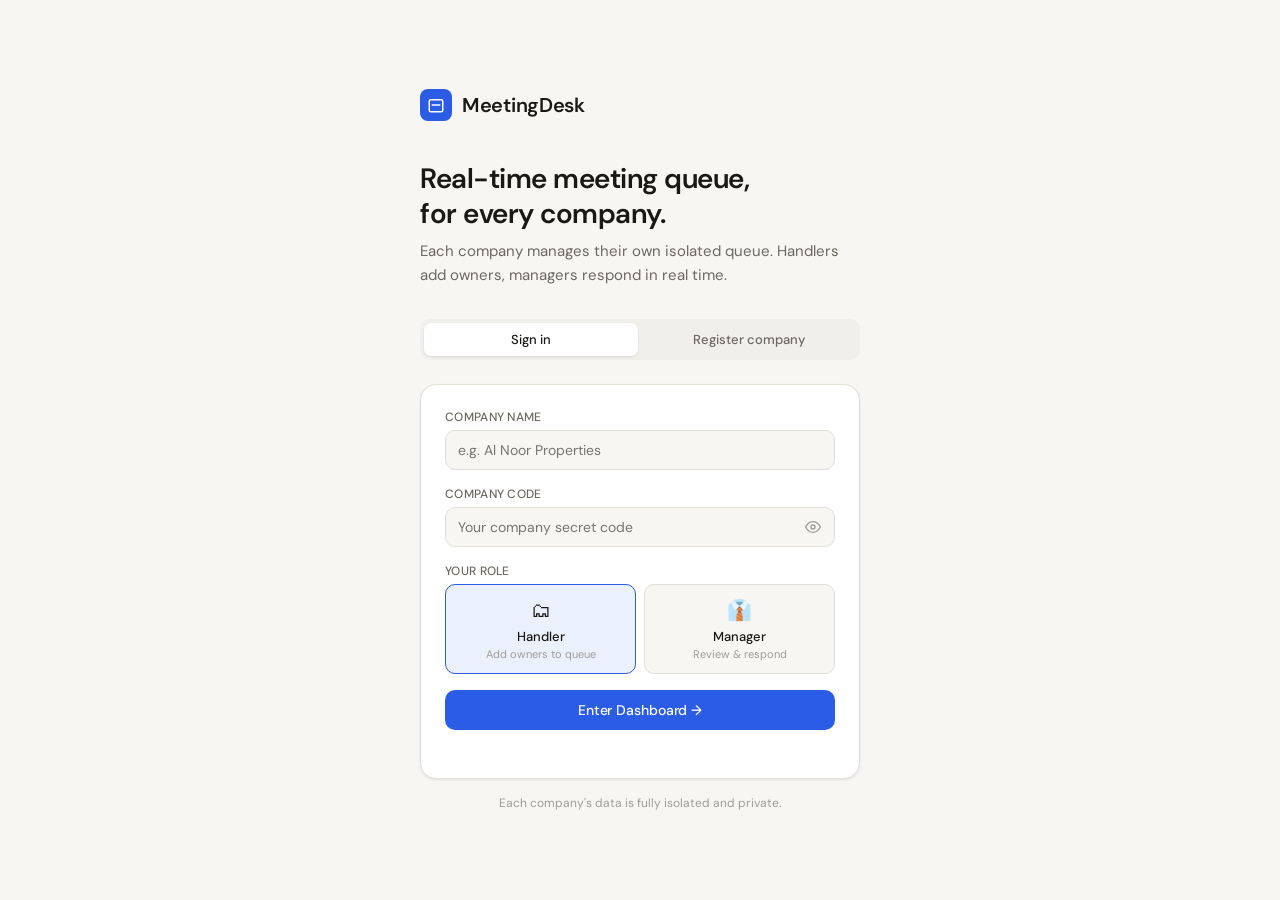
==== commit c167c6ff: "new features" ====
--- a/index.html
+++ b/index.html
@@ -159,64 +159,12 @@
     .action-group { flex-direction: column; }
   }
 
-  /* ---- DARK MODE ---- */
-  body.dark {
-    --bg: #111110;
-    --surface: #1C1C1A;
-    --surface2: #242422;
-    --border: #2E2E2B;
-    --border2: #3D3D38;
-    --text: #F0EFE9;
-    --text2: #9E9C94;
-    --text3: #6B6860;
-    --blue: #4D7BFF;
-    --blue-light: #1A2340;
-    --blue-dark: #6B93FF;
-    --green: #3DBE74;
-    --green-light: #0F2A1C;
-    --green-mid: #1A5C38;
-    --amber: #F0A030;
-    --amber-light: #2A1E08;
-    --amber-mid: #5C3C0A;
-    --red: #F06060;
-    --red-light: #2A0F0F;
-    --red-mid: #5C1A1A;
-    --shadow: 0 1px 3px rgba(0,0,0,0.3), 0 1px 2px rgba(0,0,0,0.2);
-    --shadow-lg: 0 4px 16px rgba(0,0,0,0.4), 0 1px 4px rgba(0,0,0,0.2);
-  }
-  body.dark .form-input,
-  body.dark .inline-input { background: var(--surface2); color: var(--text); border-color: var(--border); }
-  body.dark .form-input:focus,
-  body.dark .inline-input:focus { background: var(--surface); border-color: var(--blue); }
-  body.dark .role-card { background: var(--surface2); }
-  body.dark .role-card.active { background: var(--blue-light); }
-  body.dark .tab-btn.active { background: var(--surface); color: var(--text); }
-  body.dark .client-time { background: var(--surface2); }
-  body.dark .act-btn.rem { background: var(--surface2); }
-  body.dark .toast { background: var(--surface); color: var(--text); border: 1px solid var(--border2); }
-
   /* ---- PASSWORD FIELD ---- */
   .pass-wrap { position: relative; }
   .pass-wrap .form-input { padding-right: 40px; }
   .eye-btn { position: absolute; right: 10px; top: 50%; transform: translateY(-50%); background: none; border: none; cursor: pointer; color: var(--text3); padding: 4px; display: flex; align-items: center; transition: color 0.15s; }
   .eye-btn:hover { color: var(--text2); }
   .eye-btn svg { width: 16px; height: 16px; }
-</style>
-  .dark-toggle {
-    width: 36px; height: 20px; border-radius: 10px;
-    background: var(--surface2); border: 1px solid var(--border2);
-    position: relative; cursor: pointer; transition: background 0.2s;
-    flex-shrink: 0; display: flex; align-items: center;
-  }
-  .dark-toggle .knob {
-    width: 14px; height: 14px; border-radius: 50%;
-    background: var(--text3); position: absolute; left: 2px;
-    transition: transform 0.2s, background 0.2s;
-  }
-  body.dark .dark-toggle { background: var(--blue-light); border-color: var(--blue); }
-  body.dark .dark-toggle .knob { transform: translateX(16px); background: var(--blue); }
-  .theme-wrap { display: flex; align-items: center; gap: 6px; }
-  .theme-icon { font-size: 13px; line-height: 1; }
 </style>
 </head>
 <body>
@@ -320,11 +268,6 @@
     <div class="topbar-right">
       <span class="company-pill"><span style="opacity:0.6;font-weight:400;">Company:</span> <span id="h-company-name"></span></span>
       <span class="role-pill handler">Handler</span>
-      <div class="theme-wrap" title="Toggle dark mode">
-        <span class="theme-icon">☀️</span>
-        <div class="dark-toggle" onclick="toggleDark()"><div class="knob"></div></div>
-        <span class="theme-icon">🌙</span>
-      </div>
       <button class="btn-logout" onclick="logout()">Logout</button>
     </div>
   </div>
@@ -363,11 +306,6 @@
     <div class="topbar-right">
       <span class="company-pill"><span style="opacity:0.6;font-weight:400;">Company:</span> <span id="m-company-name"></span></span>
       <span class="role-pill manager">Manager</span>
-      <div class="theme-wrap" title="Toggle dark mode">
-        <span class="theme-icon">☀️</span>
-        <div class="dark-toggle" onclick="toggleDark()"><div class="knob"></div></div>
-        <span class="theme-icon">🌙</span>
-      </div>
       <button class="btn-logout" onclick="logout()">Logout</button>
     </div>
   </div>
@@ -405,18 +343,6 @@
     ? `<svg viewBox="0 0 24 24" fill="none" stroke="currentColor" stroke-width="2" stroke-linecap="round" stroke-linejoin="round"><path d="M17.94 17.94A10.07 10.07 0 0112 20c-7 0-11-8-11-8a18.45 18.45 0 015.06-5.94"/><path d="M9.9 4.24A9.12 9.12 0 0112 4c7 0 11 8 11 8a18.5 18.5 0 01-2.16 3.19"/><line x1="1" y1="1" x2="23" y2="23"/></svg>`
     : `<svg viewBox="0 0 24 24" fill="none" stroke="currentColor" stroke-width="2" stroke-linecap="round" stroke-linejoin="round"><path d="M1 12s4-8 11-8 11 8 11 8-4 8-11 8-11-8-11-8z"/><circle cx="12" cy="12" r="3"/></svg>`;
 }
-
-// ===================== DARK MODE =====================
-function applyDark(isDark) {
-  document.body.classList.toggle('dark', isDark);
-}
-function toggleDark() {
-  const isDark = !document.body.classList.contains('dark');
-  applyDark(isDark);
-  localStorage.setItem('mds_dark', isDark ? '1' : '0');
-}
-// Restore on load
-applyDark(localStorage.getItem('mds_dark') === '1');
 
 // ===================== SOUND NOTIFICATIONS =====================
 let audioCtx = null;
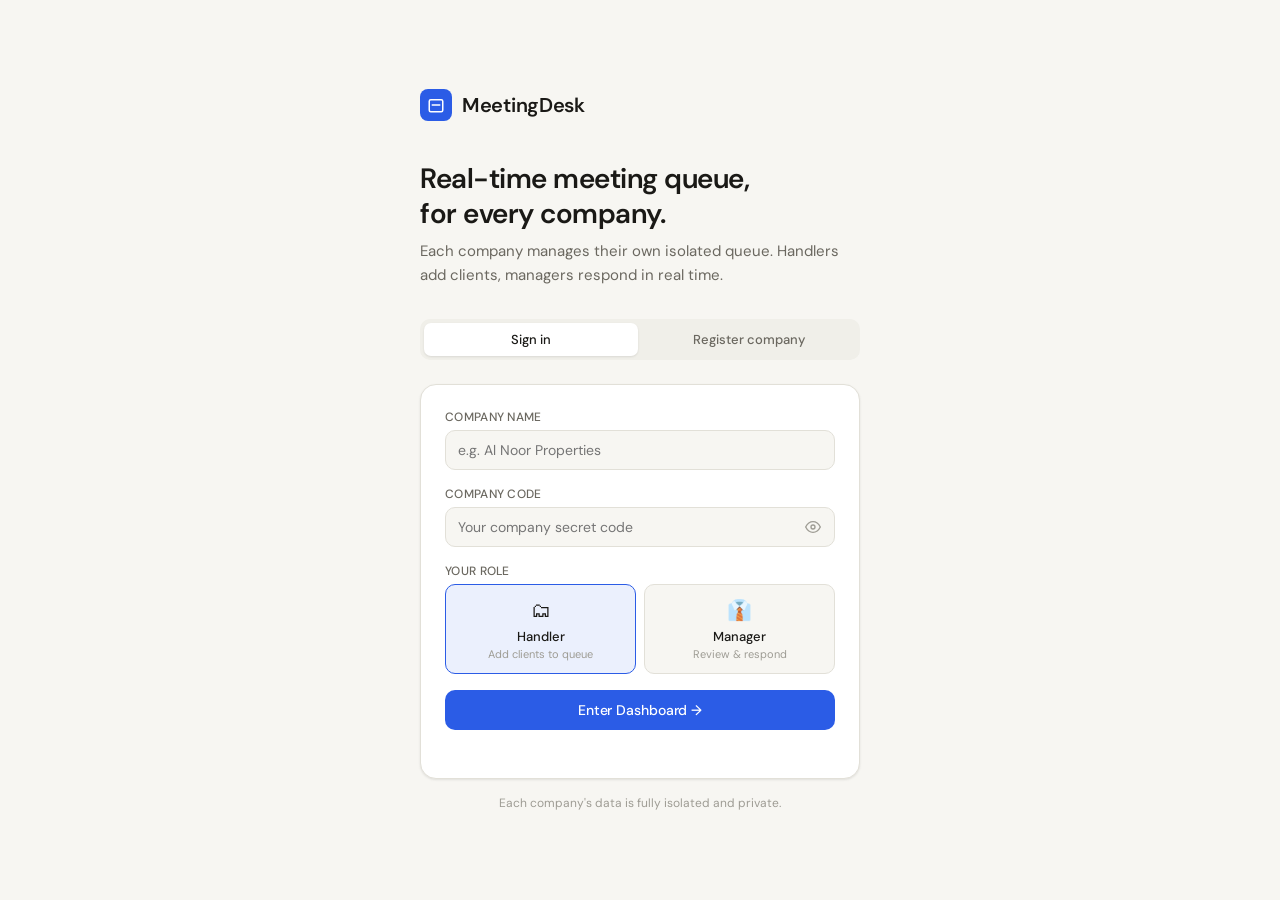
==== commit 3d3832fb: "new features" ====
--- a/index.html
+++ b/index.html
@@ -1,719 +1,236 @@
 <!DOCTYPE html>
 <html lang="en">
 <head>
-<meta charset="UTF-8">
-<meta name="viewport" content="width=device-width, initial-scale=1.0">
-<title>MeetingDesk — Real-time Meeting Queue</title>
-<link href="https://fonts.googleapis.com/css2?family=DM+Sans:wght@300;400;500;600&family=DM+Mono:wght@400;500&display=swap" rel="stylesheet">
-<style>
-  :root {
-    --bg: #F7F6F2;
-    --surface: #FFFFFF;
-    --surface2: #F0EFE9;
-    --border: #E2E0D8;
-    --border2: #CCCAB8;
-    --text: #1A1916;
-    --text2: #6B6860;
-    --text3: #9E9C94;
-    --blue: #2B5CE6;
-    --blue-light: #EBF0FD;
-    --blue-dark: #1A3FA3;
-    --green: #1A7A4A;
-    --green-light: #E8F5EE;
-    --green-mid: #A8D9BC;
-    --amber: #B85C00;
-    --amber-light: #FEF3E2;
-    --amber-mid: #F5C97A;
-    --red: #C42B2B;
-    --red-light: #FDECEC;
-    --red-mid: #F0A5A5;
-    --radius: 10px;
-    --radius-lg: 16px;
-    --shadow: 0 1px 3px rgba(0,0,0,0.06), 0 1px 2px rgba(0,0,0,0.04);
-    --shadow-lg: 0 4px 16px rgba(0,0,0,0.08), 0 1px 4px rgba(0,0,0,0.04);
-  }
-  * { box-sizing: border-box; margin: 0; padding: 0; }
-  body { font-family: 'DM Sans', sans-serif; background: var(--bg); color: var(--text); min-height: 100vh; }
-  input, button, select { font-family: 'DM Sans', sans-serif; }
-
-  /* ---- SCREENS ---- */
-  .screen { display: none; min-height: 100vh; }
-  .screen.active { display: flex; flex-direction: column; }
-
-  /* ---- LANDING ---- */
-  #landing { align-items: center; justify-content: center; padding: 2rem; }
-  .landing-wrap { width: 100%; max-width: 440px; }
-  .brand { display: flex; align-items: center; gap: 10px; margin-bottom: 2.5rem; }
-  .brand-dot { width: 32px; height: 32px; border-radius: 8px; background: var(--blue); display: flex; align-items: center; justify-content: center; }
-  .brand-dot svg { width: 18px; height: 18px; fill: white; }
-  .brand-name { font-size: 20px; font-weight: 600; letter-spacing: -0.3px; }
-  .landing-title { font-size: 28px; font-weight: 600; letter-spacing: -0.5px; line-height: 1.25; margin-bottom: 0.5rem; }
-  .landing-sub { font-size: 15px; color: var(--text2); margin-bottom: 2rem; line-height: 1.6; }
-  .tab-row { display: flex; background: var(--surface2); border-radius: var(--radius); padding: 4px; margin-bottom: 1.5rem; gap: 4px; }
-  .tab-btn { flex: 1; padding: 8px; font-size: 13px; font-weight: 500; border: none; border-radius: 7px; cursor: pointer; background: transparent; color: var(--text2); transition: all 0.15s; }
-  .tab-btn.active { background: var(--surface); color: var(--text); box-shadow: var(--shadow); }
-  .card { background: var(--surface); border: 1px solid var(--border); border-radius: var(--radius-lg); padding: 1.5rem; box-shadow: var(--shadow); }
-  .form-group { margin-bottom: 1rem; }
-  .form-label { font-size: 12px; font-weight: 500; color: var(--text2); margin-bottom: 5px; display: block; letter-spacing: 0.3px; text-transform: uppercase; }
-  .form-input { width: 100%; padding: 10px 12px; border: 1px solid var(--border); border-radius: var(--radius); font-size: 14px; background: var(--bg); color: var(--text); outline: none; transition: border-color 0.15s; }
-  .form-input:focus { border-color: var(--blue); background: white; }
-  .form-input.error { border-color: var(--red); }
-  .form-hint { font-size: 12px; color: var(--text3); margin-top: 5px; }
-  .role-grid { display: grid; grid-template-columns: 1fr 1fr; gap: 8px; margin-bottom: 1rem; }
-  .role-card { border: 1.5px solid var(--border); border-radius: var(--radius); padding: 12px; cursor: pointer; transition: all 0.15s; text-align: center; background: var(--bg); }
-  .role-card:hover { border-color: var(--border2); }
-  .role-card.active { border-color: var(--blue); background: var(--blue-light); }
-  .role-icon { font-size: 20px; margin-bottom: 5px; }
-  .role-name { font-size: 13px; font-weight: 500; }
-  .role-desc { font-size: 11px; color: var(--text3); margin-top: 2px; }
-  .btn-primary { width: 100%; padding: 11px; background: var(--blue); color: white; border: none; border-radius: var(--radius); font-size: 14px; font-weight: 500; cursor: pointer; transition: background 0.15s; letter-spacing: -0.1px; }
-  .btn-primary:hover { background: var(--blue-dark); }
-  .divider { text-align: center; color: var(--text3); font-size: 12px; margin: 1.25rem 0; position: relative; }
-  .divider::before, .divider::after { content:''; position:absolute; top:50%; width:42%; height:1px; background:var(--border); }
-  .divider::before { left:0; } .divider::after { right:0; }
-  .err-msg { font-size: 12px; color: var(--red); margin-top: 8px; text-align: center; min-height: 16px; }
-
-  /* ---- TOPBAR ---- */
-  .topbar { background: var(--surface); border-bottom: 1px solid var(--border); padding: 0 1.25rem; height: 54px; display: flex; align-items: center; justify-content: space-between; flex-shrink: 0; }
-  .topbar-left { display: flex; align-items: center; gap: 10px; }
-  .topbar-brand { font-size: 15px; font-weight: 600; letter-spacing: -0.3px; }
-  .live-badge { display: flex; align-items: center; gap: 5px; font-size: 11px; color: var(--green); font-weight: 500; background: var(--green-light); padding: 3px 8px; border-radius: 20px; }
-  .live-dot { width: 6px; height: 6px; border-radius: 50%; background: var(--green); animation: pulse 1.5s infinite; }
-  @keyframes pulse { 0%,100%{opacity:1}50%{opacity:0.3} }
-  .topbar-right { display: flex; align-items: center; gap: 10px; }
-  .company-pill { font-size: 12px; font-weight: 500; color: var(--blue); background: var(--blue-light); padding: 4px 10px; border-radius: 20px; }
-  .role-pill { font-size: 12px; font-weight: 500; padding: 4px 10px; border-radius: 20px; }
-  .role-pill.handler { background: #F3F0FF; color: #5B3FD4; }
-  .role-pill.manager { background: var(--green-light); color: var(--green); }
-  .btn-logout { font-size: 13px; color: var(--text2); cursor: pointer; border: 1px solid var(--border); border-radius: var(--radius); padding: 5px 12px; background: none; transition: all 0.15s; }
-  .btn-logout:hover { background: var(--surface2); }
-
-  /* ---- DASHBOARD CONTENT ---- */
-  .dash-content { flex: 1; padding: 1.5rem; max-width: 800px; margin: 0 auto; width: 100%; display: flex; flex-direction: column; gap: 1rem; }
-
-  /* ---- ADD FORM ---- */
-  .add-form-card { background: var(--surface); border: 1px solid var(--border); border-radius: var(--radius-lg); padding: 1.25rem; box-shadow: var(--shadow); }
-  .card-title { font-size: 13px; font-weight: 600; color: var(--text2); text-transform: uppercase; letter-spacing: 0.5px; margin-bottom: 1rem; }
-  .add-row { display: grid; grid-template-columns: 1fr 1fr auto; gap: 10px; align-items: end; }
-  .inline-field { display: flex; flex-direction: column; gap: 4px; }
-  .inline-label { font-size: 11px; font-weight: 500; color: var(--text3); text-transform: uppercase; letter-spacing: 0.3px; }
-  .inline-input { padding: 9px 11px; border: 1px solid var(--border); border-radius: var(--radius); font-size: 13px; background: var(--bg); color: var(--text); outline: none; transition: border-color 0.15s; }
-  .inline-input:focus { border-color: var(--blue); background: white; }
-  .inline-input.error { border-color: var(--red); animation: shake 0.3s; }
-  @keyframes shake { 0%,100%{transform:translateX(0)} 25%{transform:translateX(-4px)} 75%{transform:translateX(4px)} }
-  .btn-add { padding: 9px 18px; background: var(--blue); color: white; border: none; border-radius: var(--radius); font-size: 13px; font-weight: 500; cursor: pointer; white-space: nowrap; transition: background 0.15s; height: 38px; }
-  .btn-add:hover { background: var(--blue-dark); }
-
-  /* ---- QUEUE ---- */
-  .queue-card { background: var(--surface); border: 1px solid var(--border); border-radius: var(--radius-lg); padding: 1.25rem; box-shadow: var(--shadow); flex: 1; }
-  .queue-header { display: flex; align-items: center; justify-content: space-between; margin-bottom: 1rem; }
-  .queue-title { font-size: 15px; font-weight: 600; letter-spacing: -0.2px; }
-  .count-badge { font-size: 11px; font-weight: 600; background: var(--surface2); color: var(--text2); border: 1px solid var(--border); border-radius: 20px; padding: 2px 9px; }
-  .queue-list { display: flex; flex-direction: column; gap: 8px; }
-  .empty { text-align: center; padding: 3rem 1rem; color: var(--text3); font-size: 14px; }
-  .empty-icon { font-size: 32px; margin-bottom: 0.5rem; opacity: 0.4; }
-
-  /* ---- OWNER CARD ---- */
-  .client-card { border-radius: var(--radius); padding: 12px 14px; border: 1px solid var(--border); display: flex; align-items: center; gap: 12px; transition: background 0.35s ease, border-color 0.35s ease; animation: slideIn 0.25s ease; }
-  @keyframes slideIn { from{opacity:0;transform:translateY(-6px)} to{opacity:1;transform:translateY(0)} }
-  .client-card.pending { background: var(--surface2); border-color: var(--border); }
-  .client-card.accepted { background: var(--green-light); border-color: var(--green-mid); }
-  .client-card.waiting { background: var(--amber-light); border-color: var(--amber-mid); }
-  .client-card.cancelled { background: var(--red-light); border-color: var(--red-mid); }
-  .avatar { width: 38px; height: 38px; border-radius: 50%; display: flex; align-items: center; justify-content: center; font-size: 12px; font-weight: 600; flex-shrink: 0; font-family: 'DM Mono', monospace; }
-  .client-info { flex: 1; min-width: 0; }
-  .client-name { font-size: 14px; font-weight: 500; color: var(--text); white-space: nowrap; overflow: hidden; text-overflow: ellipsis; }
-  .client-job { font-size: 12px; color: var(--text2); margin-top: 1px; white-space: nowrap; overflow: hidden; text-overflow: ellipsis; }
-  .client-time { display: inline-flex; align-items: center; gap: 4px; margin-top: 4px; font-size: 11px; font-weight: 500; color: var(--text2); font-family: 'DM Mono', monospace; background: var(--surface); border: 1px solid var(--border); border-radius: 20px; padding: 1px 7px; width: fit-content; }
-  .client-time svg { width: 10px; height: 10px; flex-shrink: 0; }
-  .status-tag { font-size: 11px; font-weight: 600; padding: 3px 9px; border-radius: 20px; white-space: nowrap; letter-spacing: 0.2px; }
-  .status-tag.pending { background: var(--surface); color: var(--text2); border: 1px solid var(--border); }
-  .status-tag.accepted { background: var(--green-light); color: var(--green); border: 1px solid var(--green-mid); }
-  .status-tag.waiting { background: var(--amber-light); color: var(--amber); border: 1px solid var(--amber-mid); }
-  .status-tag.cancelled { background: var(--red-light); color: var(--red); border: 1px solid var(--red-mid); }
-  .action-group { display: flex; gap: 5px; flex-shrink: 0; }
-  .act-btn { padding: 5px 10px; border-radius: 7px; font-size: 11px; font-weight: 600; cursor: pointer; border: 1px solid; transition: all 0.12s; letter-spacing: 0.2px; }
-  .act-btn.acc { border-color: var(--green-mid); color: var(--green); background: var(--green-light); }
-  .act-btn.acc:hover { background: var(--green-mid); }
-  .act-btn.wai { border-color: var(--amber-mid); color: var(--amber); background: var(--amber-light); }
-  .act-btn.wai:hover { background: var(--amber-mid); }
-  .act-btn.can { border-color: var(--red-mid); color: var(--red); background: var(--red-light); }
-  .act-btn.can:hover { background: var(--red-mid); }
-  .act-btn.rem { border-color: var(--border2); color: var(--text2); background: var(--surface); margin-left: 4px; }
-  .act-btn.rem:hover { background: var(--red-light); border-color: var(--red-mid); color: var(--red); }
-  .act-btn.rem svg { width: 13px; height: 13px; vertical-align: middle; pointer-events: none; }
-  @keyframes slideOut { from{opacity:1;transform:translateX(0);max-height:80px} to{opacity:0;transform:translateX(12px);max-height:0;padding:0;margin:0} }
-  .client-card.removing { animation: slideOut 0.25s ease forwards; overflow: hidden; }
-
-  /* ---- NOTIFICATION TOAST ---- */
-  .toast { position: fixed; bottom: 1.5rem; right: 1.5rem; background: var(--text); color: white; padding: 10px 16px; border-radius: var(--radius); font-size: 13px; font-weight: 500; box-shadow: var(--shadow-lg); z-index: 999; opacity: 0; transform: translateY(8px); transition: all 0.25s; pointer-events: none; }
-  .toast.show { opacity: 1; transform: translateY(0); }
-
-  /* ---- REGISTER TAB PANEL ---- */
-  .tab-panel { display: none; }
-  .tab-panel.active { display: block; }
-
-  @media (max-width: 520px) {
-    .add-row { grid-template-columns: 1fr; }
-    .topbar-right .company-pill { display: none; }
-    .action-group { flex-direction: column; }
-  }
-
-  /* ---- PASSWORD FIELD ---- */
-  .pass-wrap { position: relative; }
-  .pass-wrap .form-input { padding-right: 40px; }
-  .eye-btn { position: absolute; right: 10px; top: 50%; transform: translateY(-50%); background: none; border: none; cursor: pointer; color: var(--text3); padding: 4px; display: flex; align-items: center; transition: color 0.15s; }
-  .eye-btn:hover { color: var(--text2); }
-  .eye-btn svg { width: 16px; height: 16px; }
-</style>
+  <meta charset="UTF-8">
+  <meta name="viewport" content="width=device-width, initial-scale=1.0">
+  <link rel="icon" type="image/svg+xml" href="favicon.svg">
+  <title>MeetingDesk — Real-time Meeting Queue</title>
+  <link rel="preconnect" href="https://fonts.googleapis.com">
+  <link rel="preconnect" href="https://fonts.gstatic.com" crossorigin>
+  <link href="https://fonts.googleapis.com/css2?family=DM+Sans:wght@300;400;500;600&family=DM+Mono:wght@400;500&display=swap" rel="stylesheet">
+  <link rel="stylesheet" href="styles.css">
 </head>
 <body>
 
-<!-- LANDING SCREEN -->
-<div class="screen active" id="landing">
-  <div style="flex:1; display:flex; align-items:center; justify-content:center; padding:2rem;">
-    <div class="landing-wrap">
-      <div class="brand">
-        <div class="brand-dot">
-          <svg viewBox="0 0 24 24"><path d="M17 11H7a1 1 0 000 2h10a1 1 0 000-2zm2-7H5a3 3 0 00-3 3v12a3 3 0 003 3h14a3 3 0 003-3V7a3 3 0 00-3-3zm1 15a1 1 0 01-1 1H5a1 1 0 01-1-1V7a1 1 0 011-1h14a1 1 0 011 1z"/></svg>
-        </div>
-        <span class="brand-name">MeetingDesk</span>
-      </div>
-      <h1 class="landing-title">Real-time meeting queue,<br>for every company.</h1>
-      <p class="landing-sub">Each company manages their own isolated queue. Handlers add owners, managers respond in real time.</p>
-
-      <div class="tab-row">
-        <button class="tab-btn active" onclick="switchTab('login')">Sign in</button>
-        <button class="tab-btn" onclick="switchTab('register')">Register company</button>
-      </div>
-
-      <div class="card">
-        <!-- LOGIN PANEL -->
-        <div class="tab-panel active" id="panel-login">
-          <div class="form-group">
-            <label class="form-label">Company name</label>
-            <input class="form-input" id="login-company" type="text" placeholder="e.g. Al Noor Properties">
+  <!-- ============================================================
+       LANDING SCREEN
+       ============================================================ -->
+  <div class="screen active" id="landing">
+    <div style="flex:1; display:flex; align-items:center; justify-content:center; padding:2rem;">
+      <div class="landing-wrap">
+
+        <!-- Brand -->
+        <div class="brand">
+          <div class="brand-dot">
+            <svg viewBox="0 0 24 24">
+              <path d="M17 11H7a1 1 0 000 2h10a1 1 0 000-2zm2-7H5a3 3 0 00-3
+                       3v12a3 3 0 003 3h14a3 3 0 003-3V7a3 3 0 00-3-3zm1 15a1
+                       1 0 01-1 1H5a1 1 0 01-1-1V7a1 1 0 011-1h14a1 1 0 011 1z"/>
+            </svg>
           </div>
-          <div class="form-group">
-            <label class="form-label">Company code</label>
-            <div class="pass-wrap">
-              <input class="form-input" id="login-code" type="password" placeholder="Your company secret code">
-              <button type="button" class="eye-btn" onclick="toggleEye('login-code',this)" tabindex="-1">
-                <svg viewBox="0 0 24 24" fill="none" stroke="currentColor" stroke-width="2" stroke-linecap="round" stroke-linejoin="round"><path d="M1 12s4-8 11-8 11 8 11 8-4 8-11 8-11-8-11-8z"/><circle cx="12" cy="12" r="3"/></svg>
-              </button>
-            </div>
+          <span class="brand-name">MeetingDesk</span>
+        </div>
+
+        <h1 class="landing-title">Real-time meeting queue,<br>for every company.</h1>
+        <p class="landing-sub">
+          Each company manages their own isolated queue.
+          Handlers add clients, managers respond in real time.
+        </p>
+
+        <!-- Tab switcher -->
+        <div class="tab-row">
+          <button class="tab-btn active" onclick="switchTab('login')">Sign in</button>
+          <button class="tab-btn"        onclick="switchTab('register')">Register company</button>
+        </div>
+
+        <div class="card">
+
+          <!-- LOGIN PANEL -->
+          <div class="tab-panel active" id="panel-login">
+            <div class="form-group">
+              <label class="form-label" for="login-company">Company name</label>
+              <input class="form-input" id="login-company" type="text"
+                     placeholder="e.g. Al Noor Properties" autocomplete="organization">
+            </div>
+            <div class="form-group">
+              <label class="form-label" for="login-code">Company code</label>
+              <div class="pass-wrap">
+                <input class="form-input" id="login-code" type="password"
+                       placeholder="Your company secret code" autocomplete="current-password">
+                <button type="button" class="eye-btn"
+                        onclick="toggleEye('login-code', this)" tabindex="-1"
+                        aria-label="Toggle password visibility">
+                  <svg viewBox="0 0 24 24" fill="none" stroke="currentColor"
+                       stroke-width="2" stroke-linecap="round" stroke-linejoin="round">
+                    <path d="M1 12s4-8 11-8 11 8 11 8-4 8-11 8-11-8-11-8z"/>
+                    <circle cx="12" cy="12" r="3"/>
+                  </svg>
+                </button>
+              </div>
+            </div>
+            <div class="form-group">
+              <label class="form-label">Your role</label>
+              <div class="role-grid">
+                <div class="role-card active" id="role-handler" onclick="selectRole('handler')">
+                  <div class="role-icon">🗂</div>
+                  <div class="role-name">Handler</div>
+                  <div class="role-desc">Add clients to queue</div>
+                </div>
+                <div class="role-card" id="role-manager" onclick="selectRole('manager')">
+                  <div class="role-icon">👔</div>
+                  <div class="role-name">Manager</div>
+                  <div class="role-desc">Review &amp; respond</div>
+                </div>
+              </div>
+            </div>
+            <button class="btn-primary" onclick="doLogin()">Enter Dashboard →</button>
+            <div class="err-msg" id="login-err" role="alert"></div>
+          </div><!-- /panel-login -->
+
+          <!-- REGISTER PANEL -->
+          <div class="tab-panel" id="panel-register">
+            <div class="form-group">
+              <label class="form-label" for="reg-company">Company name</label>
+              <input class="form-input" id="reg-company" type="text"
+                     placeholder="e.g. Al Noor Properties" autocomplete="organization">
+              <div class="form-hint">Must be unique — this is your company identifier.</div>
+            </div>
+            <div class="form-group">
+              <label class="form-label" for="reg-code">Choose a company code</label>
+              <div class="pass-wrap">
+                <input class="form-input" id="reg-code" type="password"
+                       placeholder="Secret code shared with your staff" autocomplete="new-password">
+                <button type="button" class="eye-btn"
+                        onclick="toggleEye('reg-code', this)" tabindex="-1"
+                        aria-label="Toggle password visibility">
+                  <svg viewBox="0 0 24 24" fill="none" stroke="currentColor"
+                       stroke-width="2" stroke-linecap="round" stroke-linejoin="round">
+                    <path d="M1 12s4-8 11-8 11 8 11 8-4 8-11 8-11-8-11-8z"/>
+                    <circle cx="12" cy="12" r="3"/>
+                  </svg>
+                </button>
+              </div>
+              <div class="form-hint">Share this code only with your handler and manager.</div>
+            </div>
+            <div class="form-group">
+              <label class="form-label" for="reg-code2">Confirm code</label>
+              <div class="pass-wrap">
+                <input class="form-input" id="reg-code2" type="password"
+                       placeholder="Repeat the code" autocomplete="new-password">
+                <button type="button" class="eye-btn"
+                        onclick="toggleEye('reg-code2', this)" tabindex="-1"
+                        aria-label="Toggle password visibility">
+                  <svg viewBox="0 0 24 24" fill="none" stroke="currentColor"
+                       stroke-width="2" stroke-linecap="round" stroke-linejoin="round">
+                    <path d="M1 12s4-8 11-8 11 8 11 8-4 8-11 8-11-8-11-8z"/>
+                    <circle cx="12" cy="12" r="3"/>
+                  </svg>
+                </button>
+              </div>
+            </div>
+            <button class="btn-primary" onclick="doRegister()">Create Company Account →</button>
+            <div class="err-msg" id="reg-err" role="alert"></div>
+          </div><!-- /panel-register -->
+
+        </div><!-- /card -->
+
+        <p style="text-align:center; font-size:12px; color:var(--text3); margin-top:1rem;">
+          Each company's data is fully isolated and private.
+        </p>
+
+      </div><!-- /landing-wrap -->
+    </div>
+  </div><!-- /landing -->
+
+
+  <!-- ============================================================
+       HANDLER DASHBOARD
+       ============================================================ -->
+  <div class="screen" id="handler-screen">
+    <header class="topbar">
+      <div class="topbar-left">
+        <span class="topbar-brand">MeetingDesk</span>
+        <span class="live-badge">
+          <span class="live-dot"></span>Live
+        </span>
+      </div>
+      <div class="topbar-right">
+        <span class="company-pill">
+          <span style="opacity:.6; font-weight:400;">Company:</span>
+          <span id="h-company-name"></span>
+        </span>
+        <span class="role-pill handler">Handler</span>
+        <button class="btn-logout" onclick="logout()">Logout</button>
+      </div>
+    </header>
+
+    <main class="dash-content">
+      <!-- Add client form -->
+      <section class="add-form-card" aria-label="Add client to queue">
+        <div class="card-title">Add client to queue</div>
+        <div class="add-row">
+          <div class="inline-field">
+            <label class="inline-label" for="h-name">Client name</label>
+            <input class="inline-input" id="h-name" type="text"
+                   placeholder="e.g. Mohamed Fouad" autocomplete="off">
           </div>
-          <div class="form-group">
-            <label class="form-label">Your role</label>
-            <div class="role-grid">
-              <div class="role-card active" id="role-handler" onclick="selectRole('handler')">
-                <div class="role-icon">🗂</div>
-                <div class="role-name">Handler</div>
-                <div class="role-desc">Add owners to queue</div>
-              </div>
-              <div class="role-card" id="role-manager" onclick="selectRole('manager')">
-                <div class="role-icon">👔</div>
-                <div class="role-name">Manager</div>
-                <div class="role-desc">Review &amp; respond</div>
-              </div>
-            </div>
+          <div class="inline-field">
+            <label class="inline-label" for="h-job">Job / unit</label>
+            <input class="inline-input" id="h-job" type="text"
+                   placeholder="e.g. Property Client — Block A" autocomplete="off">
           </div>
-          <button class="btn-primary" onclick="doLogin()">Enter Dashboard →</button>
-          <div class="err-msg" id="login-err"></div>
-        </div>
-
-        <!-- REGISTER PANEL -->
-        <div class="tab-panel" id="panel-register">
-          <div class="form-group">
-            <label class="form-label">Company name</label>
-            <input class="form-input" id="reg-company" type="text" placeholder="e.g. Al Noor Properties">
-            <div class="form-hint">Must be unique — this is your company identifier.</div>
-          </div>
-          <div class="form-group">
-            <label class="form-label">Choose a company code</label>
-            <div class="pass-wrap">
-              <input class="form-input" id="reg-code" type="password" placeholder="Secret code shared with your staff">
-              <button type="button" class="eye-btn" onclick="toggleEye('reg-code',this)" tabindex="-1">
-                <svg viewBox="0 0 24 24" fill="none" stroke="currentColor" stroke-width="2" stroke-linecap="round" stroke-linejoin="round"><path d="M1 12s4-8 11-8 11 8 11 8-4 8-11 8-11-8-11-8z"/><circle cx="12" cy="12" r="3"/></svg>
-              </button>
-            </div>
-            <div class="form-hint">Share this code only with your handler and manager.</div>
-          </div>
-          <div class="form-group">
-            <label class="form-label">Confirm code</label>
-            <div class="pass-wrap">
-              <input class="form-input" id="reg-code2" type="password" placeholder="Repeat the code">
-              <button type="button" class="eye-btn" onclick="toggleEye('reg-code2',this)" tabindex="-1">
-                <svg viewBox="0 0 24 24" fill="none" stroke="currentColor" stroke-width="2" stroke-linecap="round" stroke-linejoin="round"><path d="M1 12s4-8 11-8 11 8 11 8-4 8-11 8-11-8-11-8z"/><circle cx="12" cy="12" r="3"/></svg>
-              </button>
-            </div>
-          </div>
-          <button class="btn-primary" onclick="doRegister()">Create Company Account →</button>
-          <div class="err-msg" id="reg-err"></div>
-        </div>
-      </div>
-
-      <p style="text-align:center; font-size:12px; color:var(--text3); margin-top:1rem;">Each company's data is fully isolated and private.</p>
-    </div>
-  </div>
-</div>
-
-<!-- HANDLER DASHBOARD -->
-<div class="screen" id="handler-screen">
-  <div class="topbar">
-    <div class="topbar-left">
-      <span class="topbar-brand">MeetingDesk</span>
-      <span class="live-badge"><span class="live-dot"></span>Live</span>
-    </div>
-    <div class="topbar-right">
-      <span class="company-pill"><span style="opacity:0.6;font-weight:400;">Company:</span> <span id="h-company-name"></span></span>
-      <span class="role-pill handler">Handler</span>
-      <button class="btn-logout" onclick="logout()">Logout</button>
-    </div>
-  </div>
-  <div class="dash-content">
-    <div class="add-form-card">
-      <div class="card-title">Add client to queue</div>
-      <div class="add-row">
-        <div class="inline-field">
-          <span class="inline-label">Client name</span>
-          <input class="inline-input" id="h-name" type="text" placeholder="e.g. Mohamed Fouad" autocomplete="off">
-        </div>
-        <div class="inline-field">
-          <span class="inline-label">Job / unit</span>
-          <input class="inline-input" id="h-job" type="text" placeholder="e.g. Property Client — Block A">
-        </div>
-        <button class="btn-add" onclick="addClient()">+ Add</button>
-      </div>
-    </div>
-    <div class="queue-card">
-      <div class="queue-header">
-        <span class="queue-title">Queue status</span>
-        <span class="count-badge" id="h-count">0</span>
-      </div>
-      <div class="queue-list" id="h-queue"></div>
-    </div>
-  </div>
-</div>
-
-<!-- MANAGER DASHBOARD -->
-<div class="screen" id="manager-screen">
-  <div class="topbar">
-    <div class="topbar-left">
-      <span class="topbar-brand">MeetingDesk</span>
-      <span class="live-badge"><span class="live-dot"></span>Live</span>
-    </div>
-    <div class="topbar-right">
-      <span class="company-pill"><span style="opacity:0.6;font-weight:400;">Company:</span> <span id="m-company-name"></span></span>
-      <span class="role-pill manager">Manager</span>
-      <button class="btn-logout" onclick="logout()">Logout</button>
-    </div>
-  </div>
-  <div class="dash-content">
-    <div class="queue-card">
-      <div class="queue-header">
-        <span class="queue-title">Awaiting Meeting List</span>
-        <span class="count-badge" id="m-count">0</span>
-      </div>
-      <div class="queue-list" id="m-queue"></div>
-    </div>
-  </div>
-</div>
-
-<!-- TOAST -->
-<div class="toast" id="toast"></div>
-
-<script>
-// ===================== STATE =====================
-const DB_KEY = 'meetingdesk_tenants';
-const OWNERS_KEY = 'meetingdesk_owners';
-let session = null; // { tenantId, companyName, role }
-const AVATAR_PALETTES = [
-  ['#EBF0FD','#1A3FA3'],['#E8F5EE','#1A7A4A'],['#FEF3E2','#B85C00'],
-  ['#F3F0FF','#5B3FD4'],['#FDEEF5','#A0346B'],['#E8F5FF','#1A5FA3']
-];
-
-// ===================== PASSWORD EYE TOGGLE =====================
-function toggleEye(inputId, btn) {
-  const inp = document.getElementById(inputId);
-  const show = inp.type === 'password';
-  inp.type = show ? 'text' : 'password';
-  // Swap icon: open eye <-> eye-off
-  btn.innerHTML = show
-    ? `<svg viewBox="0 0 24 24" fill="none" stroke="currentColor" stroke-width="2" stroke-linecap="round" stroke-linejoin="round"><path d="M17.94 17.94A10.07 10.07 0 0112 20c-7 0-11-8-11-8a18.45 18.45 0 015.06-5.94"/><path d="M9.9 4.24A9.12 9.12 0 0112 4c7 0 11 8 11 8a18.5 18.5 0 01-2.16 3.19"/><line x1="1" y1="1" x2="23" y2="23"/></svg>`
-    : `<svg viewBox="0 0 24 24" fill="none" stroke="currentColor" stroke-width="2" stroke-linecap="round" stroke-linejoin="round"><path d="M1 12s4-8 11-8 11 8 11 8-4 8-11 8-11-8-11-8z"/><circle cx="12" cy="12" r="3"/></svg>`;
-}
-
-// ===================== SOUND NOTIFICATIONS =====================
-let audioCtx = null;
-function getAudioCtx() {
-  if (!audioCtx) audioCtx = new (window.AudioContext || window.webkitAudioContext)();
-  return audioCtx;
-}
-function playTone(freq, type, duration, gain) {
-  try {
-    const ctx = getAudioCtx();
-    const osc = ctx.createOscillator();
-    const vol = ctx.createGain();
-    osc.connect(vol);
-    vol.connect(ctx.destination);
-    osc.type = type;
-    osc.frequency.setValueAtTime(freq, ctx.currentTime);
-    vol.gain.setValueAtTime(gain, ctx.currentTime);
-    vol.gain.exponentialRampToValueAtTime(0.001, ctx.currentTime + duration);
-    osc.start(ctx.currentTime);
-    osc.stop(ctx.currentTime + duration);
-  } catch(e) {}
-}
-function playSound(event) {
-  // Sounds: accepted=chime, waiting=soft ping, cancelled=low drop, add=tick
-  if (event === 'accepted') {
-    playTone(880, 'sine', 0.18, 0.18);
-    setTimeout(() => playTone(1100, 'sine', 0.25, 0.14), 100);
-  } else if (event === 'waiting') {
-    playTone(600, 'sine', 0.25, 0.12);
-  } else if (event === 'cancelled') {
-    playTone(320, 'triangle', 0.28, 0.13);
-    setTimeout(() => playTone(240, 'triangle', 0.22, 0.09), 120);
-  } else if (event === 'add') {
-    playTone(750, 'sine', 0.12, 0.1);
-  }
-}
-
-// ===================== STORAGE HELPERS =====================
-function getTenants() { return JSON.parse(localStorage.getItem(DB_KEY) || '[]'); }
-function saveTenants(t) { localStorage.setItem(DB_KEY, JSON.stringify(t)); }
-function getOwners() { return JSON.parse(localStorage.getItem(OWNERS_KEY) || '[]'); }
-function saveOwners(o) { localStorage.setItem(OWNERS_KEY, JSON.stringify(o)); }
-
-function tenantClients() {
-  return getOwners().filter(o => o.tenantId === session.tenantId);
-}
-
-// ===================== REAL-TIME SYNC (BroadcastChannel) =====================
-const channel = new BroadcastChannel('meetingdesk_sync');
-channel.onmessage = (e) => {
-  if (!session) return;
-  if (e.data.tenantId !== session.tenantId) return;
-
-  if (e.data.type === 'remove') {
-    // Animate out then sync storage-driven re-render
-    const cards = document.querySelectorAll(`.client-card[data-id="${e.data.id}"]`);
-    cards.forEach(card => card.classList.add('removing'));
-    setTimeout(() => { renderQueues(); }, 250);
-    if (session.role === 'handler') showToast(`${e.data.name} removed from queue.`);
-    return;
-  }
-
-  renderQueues();
-  if (e.data.type === 'status' && session.role === 'handler') {
-    const map = { accepted: '✅ Accepted', waiting: '⏳ Waiting', cancelled: '❌ Cancelled' };
-    showToast(`Manager updated: ${e.data.name} → ${map[e.data.status] || e.data.status}`);
-    playSound(e.data.status);
-  }
-  if (e.data.type === 'add' && session.role === 'manager') {
-    showToast(`New client added: ${e.data.name}`);
-    playSound('add');
-  }
-};
-
-function broadcast(data) {
-  channel.postMessage({ ...data, tenantId: session.tenantId });
-}
-
-// ===================== UI HELPERS =====================
-function showScreen(id) {
-  document.querySelectorAll('.screen').forEach(s => s.classList.remove('active'));
-  document.getElementById(id).classList.add('active');
-}
-
-function switchTab(tab) {
-  document.querySelectorAll('.tab-btn').forEach((b,i) => b.classList.toggle('active', (i===0&&tab==='login')||(i===1&&tab==='register')));
-  document.getElementById('panel-login').classList.toggle('active', tab==='login');
-  document.getElementById('panel-register').classList.toggle('active', tab==='register');
-}
-
-function selectRole(role) {
-  document.getElementById('role-handler').classList.toggle('active', role==='handler');
-  document.getElementById('role-manager').classList.toggle('active', role==='manager');
-}
-
-function showToast(msg) {
-  const t = document.getElementById('toast');
-  t.textContent = msg;
-  t.classList.add('show');
-  setTimeout(() => t.classList.remove('show'), 3000);
-}
-
-function getSelectedRole() {
-  return document.getElementById('role-handler').classList.contains('active') ? 'handler' : 'manager';
-}
-
-function initials(name) {
-  return name.trim().split(' ').map(w=>w[0]||'').join('').toUpperCase().slice(0,2) || '??';
-}
-
-function clockTime(ts) {
-  const d = new Date(ts);
-  const h = d.getHours().toString().padStart(2,'0');
-  const m = d.getMinutes().toString().padStart(2,'0');
-  return `${h}:${m}`;
-}
-
-function timeAgo(ts) {
-  const diff = Math.floor((Date.now() - ts) / 1000);
-  if (diff < 60) return 'just now';
-  if (diff < 3600) return `${Math.floor(diff/60)}m ago`;
-  if (diff < 86400) return `${Math.floor(diff/3600)}h ago`;
-  return `${Math.floor(diff/86400)}d ago`;
-}
-
-// ===================== AUTH =====================
-function hashCode(str) {
-  let h = 0;
-  for (let i = 0; i < str.length; i++) h = (Math.imul(31, h) + str.charCodeAt(i)) | 0;
-  return h.toString(16);
-}
-
-function doRegister() {
-  const company = document.getElementById('reg-company').value.trim();
-  const code = document.getElementById('reg-code').value;
-  const code2 = document.getElementById('reg-code2').value;
-  const err = document.getElementById('reg-err');
-  err.textContent = '';
-
-  if (!company) { err.textContent = 'Company name is required.'; return; }
-  if (code.length < 4) { err.textContent = 'Code must be at least 4 characters.'; return; }
-  if (code !== code2) { err.textContent = 'Codes do not match.'; return; }
-
-  const tenants = getTenants();
-  if (tenants.find(t => t.name.toLowerCase() === company.toLowerCase())) {
-    err.textContent = 'A company with this name already exists.'; return;
-  }
-
-  const tenant = { id: crypto.randomUUID(), name: company, codeHash: hashCode(code) };
-  tenants.push(tenant);
-  saveTenants(tenants);
-
-  showToast('Company registered! You can now sign in.');
-  switchTab('login');
-  document.getElementById('login-company').value = company;
-}
-
-function doLogin() {
-  const company = document.getElementById('login-company').value.trim();
-  const code = document.getElementById('login-code').value;
-  const role = getSelectedRole();
-  const err = document.getElementById('login-err');
-  err.textContent = '';
-
-  if (!company || !code) { err.textContent = 'Please fill in all fields.'; return; }
-
-  const tenants = getTenants();
-  const tenant = tenants.find(t => t.name.toLowerCase() === company.toLowerCase());
-  if (!tenant || tenant.codeHash !== hashCode(code)) {
-    err.textContent = 'Company not found or incorrect code.'; return;
-  }
-
-  session = { tenantId: tenant.id, companyName: tenant.name, role };
-  sessionStorage.setItem('mds_session', JSON.stringify(session));
-
-  enterDashboard();
-}
-
-function logout() {
-  session = null;
-  sessionStorage.removeItem('mds_session');
-  showScreen('landing');
-}
-
-function enterDashboard() {
-  if (session.role === 'handler') {
-    document.getElementById('h-company-name').textContent = session.companyName;
-    showScreen('handler-screen');
-  } else {
-    document.getElementById('m-company-name').textContent = session.companyName;
-    showScreen('manager-screen');
-  }
-  renderQueues();
-}
-
-// ===================== QUEUE =====================
-function addClient() {
-  const nameEl = document.getElementById('h-name');
-  const jobEl = document.getElementById('h-job');
-  const name = nameEl.value.trim();
-  const job = jobEl.value.trim();
-
-  if (!name || !job) {
-    if (!name) nameEl.classList.add('error');
-    if (!job) jobEl.classList.add('error');
-    setTimeout(() => { nameEl.classList.remove('error'); jobEl.classList.remove('error'); }, 800);
-    return;
-  }
-
-  const owners = getOwners();
-  const owner = { id: crypto.randomUUID(), tenantId: session.tenantId, name, job, status: 'pending', createdAt: Date.now() };
-  owners.push(owner);
-  saveOwners(owners);
-
-  nameEl.value = ''; jobEl.value = '';
-  renderQueues();
-  broadcast({ type: 'add', name });
-  showToast(`${name} added to queue.`);
-  playSound('add');
-}
-
-function setStatus(id, status, name) {
-  const owners = getOwners();
-  const o = owners.find(x => x.id === id);
-  if (o) o.status = status;
-  saveOwners(owners);
-  renderQueues();
-  broadcast({ type: 'status', id, status, name });
-  playSound(status);
-}
-
-function removeClient(id, name) {
-  // Animate out every card with this id across both queues, then delete from storage
-  const cards = document.querySelectorAll(`.client-card[data-id="${id}"]`);
-  cards.forEach(card => card.classList.add('removing'));
-
-  setTimeout(() => {
-    const owners = getOwners().filter(o => o.id !== id);
-    saveOwners(owners);
-    renderQueues();
-    broadcast({ type: 'remove', id, name });
-    showToast(`${name} removed from queue.`);
-  }, 250); // matches slideOut animation duration
-}
-
-function avatarStyle(idx) {
-  const [bg, color] = AVATAR_PALETTES[idx % AVATAR_PALETTES.length];
-  return `background:${bg}; color:${color};`;
-}
-
-const statusLabels = { pending: 'Pending', accepted: 'Accepted', waiting: 'Waiting', cancelled: 'Cancelled' };
-const STATUS_CLASSES = ['pending','accepted','waiting','cancelled'];
-
-function createCardEl(o, idx, showActions) {
-  const safeName = o.name.replace(/'/g,"\\'");
-  const el = document.createElement('div');
-  el.className = `client-card ${o.status}`;
-  el.dataset.id = o.id;
-  el.innerHTML = `
-    <div class="avatar" style="${avatarStyle(idx)}">${initials(o.name)}</div>
-    <div class="client-info">
-      <div class="client-name">${o.name}</div>
-      <div class="client-job">${o.job}</div>
-      <div class="client-time" data-ts="${o.createdAt}">
-        <svg viewBox="0 0 24 24" fill="none" stroke="currentColor" stroke-width="2" stroke-linecap="round" stroke-linejoin="round"><circle cx="12" cy="12" r="10"/><polyline points="12 6 12 12 16 14"/></svg>
-        Arrived ${clockTime(o.createdAt)} &middot; <span class="ago-label">${timeAgo(o.createdAt)}</span>
-      </div>
-    </div>
-    <div style="display:flex;flex-direction:column;align-items:center;gap:3px;flex-shrink:0;">
-      <span style="font-size:10px;font-weight:600;text-transform:uppercase;letter-spacing:0.4px;color:var(--text3);">Status</span>
-      <span class="status-tag ${o.status}">${statusLabels[o.status]}</span>
-    </div>
-    ${showActions ? `
-    <div class="action-group">
-      <button class="act-btn acc" onclick="setStatus('${o.id}','accepted','${safeName}')">Accept</button>
-      <button class="act-btn wai" onclick="setStatus('${o.id}','waiting','${safeName}')">Wait</button>
-      <button class="act-btn can" onclick="setStatus('${o.id}','cancelled','${safeName}')">Cancel</button>
-      <button class="act-btn rem" title="Remove" onclick="removeClient('${o.id}','${safeName}')"><svg viewBox="0 0 24 24" fill="none" stroke="currentColor" stroke-width="2" stroke-linecap="round" stroke-linejoin="round"><polyline points="3 6 5 6 21 6"/><path d="M19 6l-1 14a2 2 0 01-2 2H8a2 2 0 01-2-2L5 6"/><path d="M10 11v6M14 11v6"/><path d="M9 6V4h6v2"/></svg></button>
-    </div>` : `
-    <button class="act-btn rem" title="Remove" onclick="removeClient('${o.id}','${safeName}')"><svg viewBox="0 0 24 24" fill="none" stroke="currentColor" stroke-width="2" stroke-linecap="round" stroke-linejoin="round"><polyline points="3 6 5 6 21 6"/><path d="M19 6l-1 14a2 2 0 01-2 2H8a2 2 0 01-2-2L5 6"/><path d="M10 11v6M14 11v6"/><path d="M9 6V4h6v2"/></svg></button>
-    `}
-  `;
-  return el;
-}
-
-function updateCardEl(el, o) {
-  STATUS_CLASSES.forEach(s => el.classList.remove(s));
-  el.classList.add(o.status);
-  const tag = el.querySelector('.status-tag');
-  if (tag) {
-    tag.className = `status-tag ${o.status}`;
-    tag.textContent = statusLabels[o.status];
-  }
-}
-
-function renderQueue(containerId, countId, showActions) {
-  const el = document.getElementById(containerId);
-  const cnt = document.getElementById(countId);
-  if (!el) return;
-  const owners = tenantClients();
-  cnt.textContent = owners.length;
-
-  if (owners.length === 0) {
-    el.innerHTML = `<div class="empty"><div class="empty-icon">📋</div>No clients in queue yet.</div>`;
-    return;
-  }
-
-  // Remove stale empty state if present
-  const emptyEl = el.querySelector('.empty');
-  if (emptyEl) el.innerHTML = '';
-
-  // Build a map of existing DOM cards by owner id
-  const existing = {};
-  el.querySelectorAll('.client-card[data-id]').forEach(c => { existing[c.dataset.id] = c; });
-
-  // Track which ids are in the new data
-  const seen = new Set();
-  owners.forEach((o, idx) => {
-    seen.add(o.id);
-    if (existing[o.id]) {
-      // Card already in DOM — only patch status, no re-render
-      updateCardEl(existing[o.id], o);
-    } else {
-      // Brand new card — create and animate in
-      const newCard = createCardEl(o, idx, showActions);
-      el.appendChild(newCard);
-    }
-  });
-
-  // Remove cards for owners that no longer exist
-  Object.keys(existing).forEach(id => {
-    if (!seen.has(id)) existing[id].remove();
-  });
-}
-
-function renderQueues() {
-  if (!session) return;
-  renderQueue('h-queue', 'h-count', false);
-  renderQueue('m-queue', 'm-count', true);
-}
-
-// ===================== INIT =====================
-// Restore session on reload
-const saved = sessionStorage.getItem('mds_session');
-if (saved) {
-  session = JSON.parse(saved);
-  enterDashboard();
-}
-
-// Enter key support
-document.addEventListener('keydown', e => {
-  if (e.key === 'Enter') {
-    if (document.getElementById('panel-login').classList.contains('active')) doLogin();
-    else if (document.getElementById('panel-register').classList.contains('active')) doRegister();
-  }
-  if (e.key === 'Enter' && session?.role === 'handler') addClient();
-});
-
-// Auto-refresh relative time labels every 60s — clock time stays static
-setInterval(() => {
-  if (!session) return;
-  document.querySelectorAll('.client-time[data-ts]').forEach(el => {
-    const ago = el.querySelector('.ago-label');
-    if (ago) ago.textContent = timeAgo(Number(el.dataset.ts));
-  });
-}, 60000);
-
-// Listen for localStorage changes from other tabs (fallback for older browsers)
-window.addEventListener('storage', e => {
-  if (e.key === OWNERS_KEY && session) renderQueues();
-});
-</script>
+          <button class="btn-add" onclick="addClient()">+ Add</button>
+        </div>
+      </section>
+
+      <!-- Queue -->
+      <section class="queue-card" aria-label="Queue status">
+        <div class="queue-header">
+          <span class="queue-title">Queue status</span>
+          <span class="count-badge" id="h-count">0</span>
+        </div>
+        <div class="queue-list" id="h-queue"></div>
+      </section>
+    </main>
+  </div><!-- /handler-screen -->
+
+
+  <!-- ============================================================
+       MANAGER DASHBOARD
+       ============================================================ -->
+  <div class="screen" id="manager-screen">
+    <header class="topbar">
+      <div class="topbar-left">
+        <span class="topbar-brand">MeetingDesk</span>
+        <span class="live-badge">
+          <span class="live-dot"></span>Live
+        </span>
+      </div>
+      <div class="topbar-right">
+        <span class="company-pill">
+          <span style="opacity:.6; font-weight:400;">Company:</span>
+          <span id="m-company-name"></span>
+        </span>
+        <span class="role-pill manager">Manager</span>
+        <button class="btn-logout" onclick="logout()">Logout</button>
+      </div>
+    </header>
+
+    <main class="dash-content">
+      <section class="queue-card" aria-label="Awaiting meeting list">
+        <div class="queue-header">
+          <span class="queue-title">Awaiting Meeting List</span>
+          <span class="count-badge" id="m-count">0</span>
+        </div>
+        <div class="queue-list" id="m-queue"></div>
+      </section>
+    </main>
+  </div><!-- /manager-screen -->
+
+
+  <!-- TOAST -->
+  <div class="toast" id="toast" role="status" aria-live="polite"></div>
+
+  <script src="app.js"></script>
 </body>
 </html>
--- a/styles.css
+++ b/styles.css
@@ -0,0 +1,649 @@
+/* ============================================================
+   MeetingDesk — styles.css
+   Compiled from styles.scss
+   ============================================================ */
+
+/* ---- CSS CUSTOM PROPERTIES (mirrors SCSS $vars) ---------- */
+:root {
+  --bg:           #F7F6F2;
+  --surface:      #FFFFFF;
+  --surface2:     #F0EFE9;
+  --border:       #E2E0D8;
+  --border2:      #CCCAB8;
+  --text:         #1A1916;
+  --text2:        #6B6860;
+  --text3:        #9E9C94;
+  --blue:         #2B5CE6;
+  --blue-light:   #EBF0FD;
+  --blue-dark:    #1A3FA3;
+  --green:        #1A7A4A;
+  --green-light:  #E8F5EE;
+  --green-mid:    #A8D9BC;
+  --amber:        #B85C00;
+  --amber-light:  #FEF3E2;
+  --amber-mid:    #F5C97A;
+  --red:          #C42B2B;
+  --red-light:    #FDECEC;
+  --red-mid:      #F0A5A5;
+  --radius:       10px;
+  --radius-lg:    16px;
+  --shadow:       0 1px 3px rgba(0,0,0,.06), 0 1px 2px rgba(0,0,0,.04);
+  --shadow-lg:    0 4px 16px rgba(0,0,0,.08), 0 1px 4px rgba(0,0,0,.04);
+  --font-sans:    'DM Sans', sans-serif;
+  --font-mono:    'DM Mono', monospace;
+}
+
+/* ---- ANIMATIONS ------------------------------------------ */
+@keyframes pulse {
+  0%, 100% { opacity: 1; }
+  50%       { opacity: 0.3; }
+}
+
+@keyframes slideIn {
+  from { opacity: 0; transform: translateY(-6px); }
+  to   { opacity: 1; transform: translateY(0); }
+}
+
+@keyframes slideOut {
+  from { opacity: 1; transform: translateX(0);    max-height: 80px; }
+  to   { opacity: 0; transform: translateX(12px); max-height: 0; padding: 0; margin: 0; }
+}
+
+@keyframes shake {
+  0%, 100% { transform: translateX(0); }
+  25%       { transform: translateX(-4px); }
+  75%       { transform: translateX(4px); }
+}
+
+/* ---- BASE ------------------------------------------------ */
+*,
+*::before,
+*::after { box-sizing: border-box; margin: 0; padding: 0; }
+
+body {
+  font-family: var(--font-sans);
+  background: var(--bg);
+  color: var(--text);
+  min-height: 100vh;
+}
+
+input,
+button,
+select { font-family: var(--font-sans); }
+
+/* ---- SCREENS --------------------------------------------- */
+.screen {
+  display: none;
+  min-height: 100vh;
+}
+.screen.active {
+  display: flex;
+  flex-direction: column;
+}
+
+/* ---- LANDING --------------------------------------------- */
+#landing {
+  align-items: center;
+  justify-content: center;
+  padding: 2rem;
+}
+
+.landing-wrap {
+  width: 100%;
+  max-width: 440px;
+}
+
+.landing-title {
+  font-size: 28px;
+  font-weight: 600;
+  letter-spacing: -0.5px;
+  line-height: 1.25;
+  margin-bottom: 0.5rem;
+}
+
+.landing-sub {
+  font-size: 15px;
+  color: var(--text2);
+  margin-bottom: 2rem;
+  line-height: 1.6;
+}
+
+/* ---- BRAND ----------------------------------------------- */
+.brand {
+  display: flex;
+  align-items: center;
+  gap: 10px;
+  margin-bottom: 2.5rem;
+}
+
+.brand-dot {
+  width: 32px;
+  height: 32px;
+  border-radius: 8px;
+  background: var(--blue);
+  display: flex;
+  align-items: center;
+  justify-content: center;
+}
+.brand-dot svg { width: 18px; height: 18px; fill: white; }
+
+.brand-name {
+  font-size: 20px;
+  font-weight: 600;
+  letter-spacing: -0.3px;
+}
+
+/* ---- TAB ROW --------------------------------------------- */
+.tab-row {
+  display: flex;
+  align-items: center;
+  gap: 4px;
+  background: var(--surface2);
+  border-radius: var(--radius);
+  padding: 4px;
+  margin-bottom: 1.5rem;
+}
+
+.tab-btn {
+  flex: 1;
+  padding: 8px;
+  font-size: 13px;
+  font-weight: 500;
+  border: none;
+  border-radius: 7px;
+  cursor: pointer;
+  background: transparent;
+  color: var(--text2);
+  transition: all 0.15s;
+}
+.tab-btn.active {
+  background: var(--surface);
+  color: var(--text);
+  box-shadow: var(--shadow);
+}
+
+/* ---- CARD ------------------------------------------------ */
+.card {
+  background: var(--surface);
+  border: 1px solid var(--border);
+  border-radius: var(--radius-lg);
+  padding: 1.5rem;
+  box-shadow: var(--shadow);
+}
+
+/* ---- FORM ------------------------------------------------ */
+.form-group { margin-bottom: 1rem; }
+
+.form-label {
+  font-size: 12px;
+  font-weight: 500;
+  color: var(--text2);
+  margin-bottom: 5px;
+  display: block;
+  letter-spacing: 0.3px;
+  text-transform: uppercase;
+}
+
+.form-input {
+  width: 100%;
+  padding: 10px 12px;
+  border: 1px solid var(--border);
+  border-radius: var(--radius);
+  font-size: 14px;
+  background: var(--bg);
+  color: var(--text);
+  outline: none;
+  transition: border-color 0.15s;
+}
+.form-input:focus { border-color: var(--blue); background: white; }
+.form-input.error { border-color: var(--red); }
+
+.form-hint {
+  font-size: 12px;
+  color: var(--text3);
+  margin-top: 5px;
+}
+
+/* ---- ROLE GRID ------------------------------------------- */
+.role-grid {
+  display: grid;
+  grid-template-columns: 1fr 1fr;
+  gap: 8px;
+  margin-bottom: 1rem;
+}
+
+.role-card {
+  border: 1.5px solid var(--border);
+  border-radius: var(--radius);
+  padding: 12px;
+  cursor: pointer;
+  transition: all 0.15s;
+  text-align: center;
+  background: var(--bg);
+}
+.role-card:hover  { border-color: var(--border2); }
+.role-card.active { border-color: var(--blue); background: var(--blue-light); }
+
+.role-icon { font-size: 20px; margin-bottom: 5px; }
+.role-name { font-size: 13px; font-weight: 500; }
+.role-desc { font-size: 11px; color: var(--text3); margin-top: 2px; }
+
+/* ---- BUTTONS --------------------------------------------- */
+.btn-primary {
+  width: 100%;
+  padding: 11px;
+  background: var(--blue);
+  color: white;
+  border: none;
+  border-radius: var(--radius);
+  font-size: 14px;
+  font-weight: 500;
+  cursor: pointer;
+  transition: background 0.15s;
+  letter-spacing: -0.1px;
+}
+.btn-primary:hover { background: var(--blue-dark); }
+
+.divider {
+  text-align: center;
+  color: var(--text3);
+  font-size: 12px;
+  margin: 1.25rem 0;
+  position: relative;
+}
+.divider::before,
+.divider::after {
+  content: '';
+  position: absolute;
+  top: 50%;
+  width: 42%;
+  height: 1px;
+  background: var(--border);
+}
+.divider::before { left: 0; }
+.divider::after  { right: 0; }
+
+.err-msg {
+  font-size: 12px;
+  color: var(--red);
+  margin-top: 8px;
+  text-align: center;
+  min-height: 16px;
+}
+
+/* ---- TAB PANEL ------------------------------------------- */
+.tab-panel         { display: none; }
+.tab-panel.active  { display: block; }
+
+/* ---- PASSWORD EYE ---------------------------------------- */
+.pass-wrap          { position: relative; }
+.pass-wrap .form-input { padding-right: 40px; }
+
+.eye-btn {
+  position: absolute;
+  right: 10px;
+  top: 50%;
+  transform: translateY(-50%);
+  background: none;
+  border: none;
+  cursor: pointer;
+  color: var(--text3);
+  padding: 4px;
+  display: flex;
+  align-items: center;
+  transition: color 0.15s;
+}
+.eye-btn:hover { color: var(--text2); }
+.eye-btn svg   { width: 16px; height: 16px; }
+
+/* ---- TOPBAR ---------------------------------------------- */
+.topbar {
+  background: var(--surface);
+  border-bottom: 1px solid var(--border);
+  padding: 0 1.25rem;
+  height: 54px;
+  display: flex;
+  align-items: center;
+  justify-content: space-between;
+  flex-shrink: 0;
+}
+
+.topbar-left {
+  display: flex;
+  align-items: center;
+  gap: 10px;
+}
+
+.topbar-brand {
+  font-size: 15px;
+  font-weight: 600;
+  letter-spacing: -0.3px;
+}
+
+.topbar-right {
+  display: flex;
+  align-items: center;
+  gap: 10px;
+}
+
+.live-badge {
+  display: flex;
+  align-items: center;
+  gap: 5px;
+  font-size: 11px;
+  color: var(--green);
+  font-weight: 500;
+  background: var(--green-light);
+  padding: 3px 8px;
+  border-radius: 20px;
+}
+
+.live-dot {
+  width: 6px;
+  height: 6px;
+  border-radius: 50%;
+  background: var(--green);
+  animation: pulse 1.5s infinite;
+}
+
+.company-pill {
+  background: var(--blue-light);
+  color: var(--blue);
+  padding: 4px 10px;
+  border-radius: 20px;
+  font-size: 12px;
+  font-weight: 500;
+}
+
+.role-pill {
+  padding: 4px 10px;
+  border-radius: 20px;
+  font-size: 12px;
+  font-weight: 500;
+}
+.role-pill.handler { background: #F3F0FF; color: #5B3FD4; }
+.role-pill.manager { background: var(--green-light); color: var(--green); }
+
+.btn-logout {
+  font-size: 13px;
+  color: var(--text2);
+  cursor: pointer;
+  border: 1px solid var(--border);
+  border-radius: var(--radius);
+  padding: 5px 12px;
+  background: none;
+  transition: all 0.15s;
+}
+.btn-logout:hover { background: var(--surface2); }
+
+/* ---- DASHBOARD CONTENT ----------------------------------- */
+.dash-content {
+  flex: 1;
+  padding: 1.5rem;
+  max-width: 800px;
+  margin: 0 auto;
+  width: 100%;
+  display: flex;
+  flex-direction: column;
+  gap: 1rem;
+}
+
+/* ---- ADD FORM CARD --------------------------------------- */
+.add-form-card {
+  background: var(--surface);
+  border: 1px solid var(--border);
+  border-radius: var(--radius-lg);
+  padding: 1.25rem;
+  box-shadow: var(--shadow);
+}
+
+.card-title {
+  font-size: 13px;
+  font-weight: 600;
+  color: var(--text2);
+  text-transform: uppercase;
+  letter-spacing: 0.5px;
+  margin-bottom: 1rem;
+}
+
+.add-row {
+  display: grid;
+  grid-template-columns: 1fr 1fr auto;
+  gap: 10px;
+  align-items: end;
+}
+
+.inline-field {
+  display: flex;
+  flex-direction: column;
+  gap: 4px;
+}
+
+.inline-label {
+  font-size: 11px;
+  font-weight: 500;
+  color: var(--text3);
+  text-transform: uppercase;
+  letter-spacing: 0.3px;
+}
+
+.inline-input {
+  padding: 9px 11px;
+  border: 1px solid var(--border);
+  border-radius: var(--radius);
+  font-size: 13px;
+  background: var(--bg);
+  color: var(--text);
+  outline: none;
+  transition: border-color 0.15s;
+}
+.inline-input:focus { border-color: var(--blue); background: white; }
+.inline-input.error { border-color: var(--red); animation: shake 0.3s; }
+
+.btn-add {
+  padding: 9px 18px;
+  background: var(--blue);
+  color: white;
+  border: none;
+  border-radius: var(--radius);
+  font-size: 13px;
+  font-weight: 500;
+  cursor: pointer;
+  white-space: nowrap;
+  transition: background 0.15s;
+  height: 38px;
+}
+.btn-add:hover { background: var(--blue-dark); }
+
+/* ---- QUEUE CARD ------------------------------------------ */
+.queue-card {
+  background: var(--surface);
+  border: 1px solid var(--border);
+  border-radius: var(--radius-lg);
+  padding: 1.25rem;
+  box-shadow: var(--shadow);
+  flex: 1;
+}
+
+.queue-header {
+  display: flex;
+  align-items: center;
+  justify-content: space-between;
+  margin-bottom: 1rem;
+}
+
+.queue-title {
+  font-size: 15px;
+  font-weight: 600;
+  letter-spacing: -0.2px;
+}
+
+.count-badge {
+  font-size: 11px;
+  font-weight: 600;
+  background: var(--surface2);
+  color: var(--text2);
+  border: 1px solid var(--border);
+  border-radius: 20px;
+  padding: 2px 9px;
+}
+
+.queue-list {
+  display: flex;
+  flex-direction: column;
+  gap: 8px;
+}
+
+.empty {
+  text-align: center;
+  padding: 3rem 1rem;
+  color: var(--text3);
+  font-size: 14px;
+}
+.empty-icon { font-size: 32px; margin-bottom: 0.5rem; opacity: 0.4; }
+
+/* ---- CLIENT CARD ----------------------------------------- */
+.client-card {
+  border-radius: var(--radius);
+  padding: 12px 14px;
+  border: 1px solid var(--border);
+  display: flex;
+  align-items: center;
+  gap: 12px;
+  transition: background 0.35s ease, border-color 0.35s ease;
+  animation: slideIn 0.25s ease;
+}
+
+.client-card.pending   { background: var(--surface2);    border-color: var(--border); }
+.client-card.accepted  { background: var(--green-light); border-color: var(--green-mid); }
+.client-card.waiting   { background: var(--amber-light); border-color: var(--amber-mid); }
+.client-card.cancelled { background: var(--red-light);   border-color: var(--red-mid); }
+.client-card.removing  { animation: slideOut 0.25s ease forwards; overflow: hidden; }
+
+.avatar {
+  width: 38px;
+  height: 38px;
+  border-radius: 50%;
+  display: flex;
+  align-items: center;
+  justify-content: center;
+  font-size: 12px;
+  font-weight: 600;
+  flex-shrink: 0;
+  font-family: var(--font-mono);
+}
+
+.client-info { flex: 1; min-width: 0; }
+
+.client-name {
+  font-size: 14px;
+  font-weight: 500;
+  color: var(--text);
+  white-space: nowrap;
+  overflow: hidden;
+  text-overflow: ellipsis;
+}
+
+.client-job {
+  font-size: 12px;
+  color: var(--text2);
+  margin-top: 1px;
+  white-space: nowrap;
+  overflow: hidden;
+  text-overflow: ellipsis;
+}
+
+.client-time {
+  display: inline-flex;
+  align-items: center;
+  gap: 4px;
+  margin-top: 4px;
+  font-size: 11px;
+  font-weight: 500;
+  color: var(--text2);
+  font-family: var(--font-mono);
+  background: var(--surface);
+  border: 1px solid var(--border);
+  border-radius: 20px;
+  padding: 1px 7px;
+  width: fit-content;
+}
+.client-time svg { width: 10px; height: 10px; flex-shrink: 0; }
+
+/* ---- STATUS TAG ------------------------------------------ */
+.status-tag {
+  font-size: 11px;
+  font-weight: 600;
+  padding: 3px 9px;
+  border-radius: 20px;
+  white-space: nowrap;
+  letter-spacing: 0.2px;
+}
+.status-tag.pending   { background: var(--surface);      color: var(--text2);  border: 1px solid var(--border); }
+.status-tag.accepted  { background: var(--green-light);  color: var(--green);  border: 1px solid var(--green-mid); }
+.status-tag.waiting   { background: var(--amber-light);  color: var(--amber);  border: 1px solid var(--amber-mid); }
+.status-tag.cancelled { background: var(--red-light);    color: var(--red);    border: 1px solid var(--red-mid); }
+
+/* ---- ACTION BUTTONS -------------------------------------- */
+.action-group {
+  display: flex;
+  align-items: center;
+  gap: 5px;
+  flex-shrink: 0;
+}
+
+.act-btn {
+  padding: 5px 10px;
+  border-radius: 7px;
+  font-size: 11px;
+  font-weight: 600;
+  cursor: pointer;
+  border: 1px solid;
+  transition: all 0.12s;
+  letter-spacing: 0.2px;
+}
+
+.act-btn.acc { border-color: var(--green-mid); color: var(--green); background: var(--green-light); }
+.act-btn.acc:hover { background: var(--green-mid); }
+
+.act-btn.wai { border-color: var(--amber-mid); color: var(--amber); background: var(--amber-light); }
+.act-btn.wai:hover { background: var(--amber-mid); }
+
+.act-btn.can { border-color: var(--red-mid); color: var(--red); background: var(--red-light); }
+.act-btn.can:hover { background: var(--red-mid); }
+
+.act-btn.rem {
+  border-color: var(--border2);
+  color: var(--text2);
+  background: var(--surface);
+  margin-left: 4px;
+}
+.act-btn.rem:hover { background: var(--red-light); border-color: var(--red-mid); color: var(--red); }
+.act-btn.rem svg   { width: 13px; height: 13px; vertical-align: middle; pointer-events: none; }
+
+/* ---- TOAST ----------------------------------------------- */
+.toast {
+  position: fixed;
+  bottom: 1.5rem;
+  right: 1.5rem;
+  background: var(--text);
+  color: white;
+  padding: 10px 16px;
+  border-radius: var(--radius);
+  font-size: 13px;
+  font-weight: 500;
+  box-shadow: var(--shadow-lg);
+  z-index: 999;
+  opacity: 0;
+  transform: translateY(8px);
+  transition: all 0.25s;
+  pointer-events: none;
+}
+.toast.show { opacity: 1; transform: translateY(0); }
+
+/* ---- RESPONSIVE ------------------------------------------ */
+@media (max-width: 520px) {
+  .add-row                    { grid-template-columns: 1fr; }
+  .topbar-right .company-pill { display: none; }
+  .action-group               { flex-direction: column; }
+}
